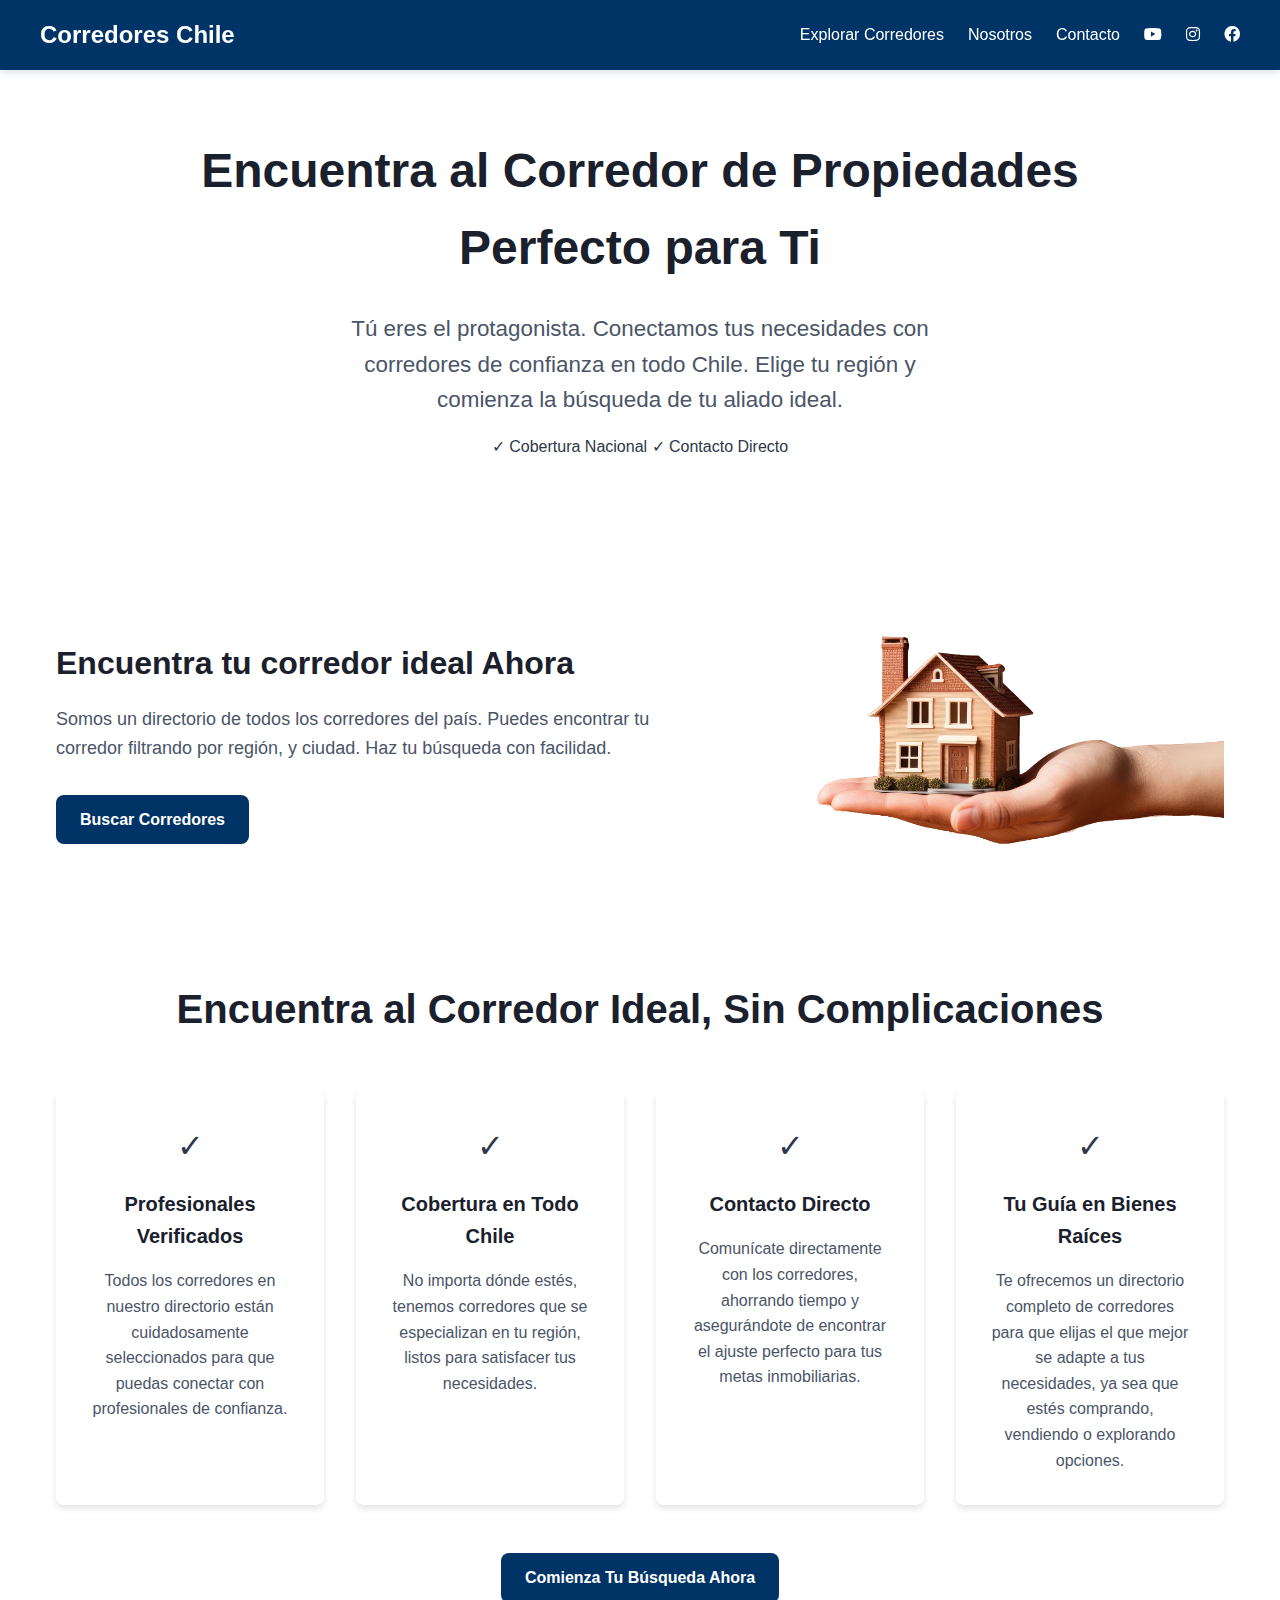
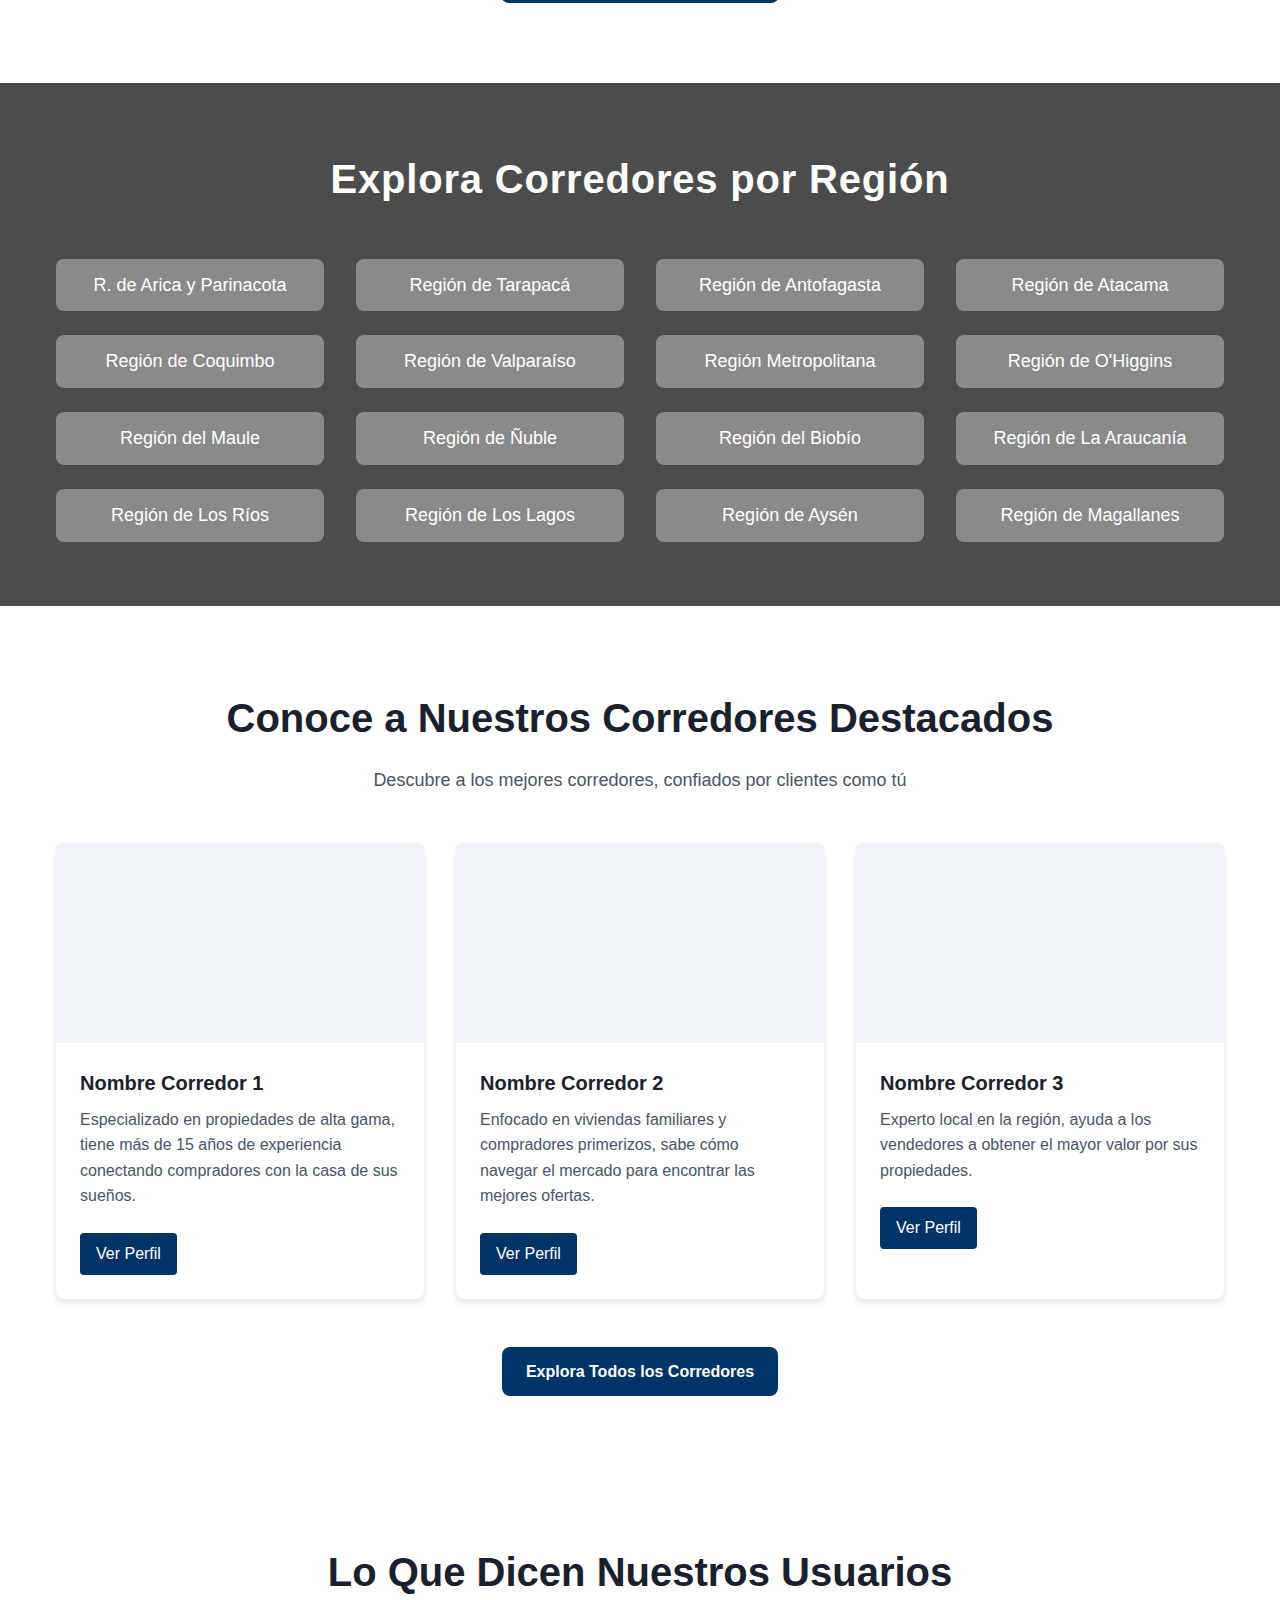
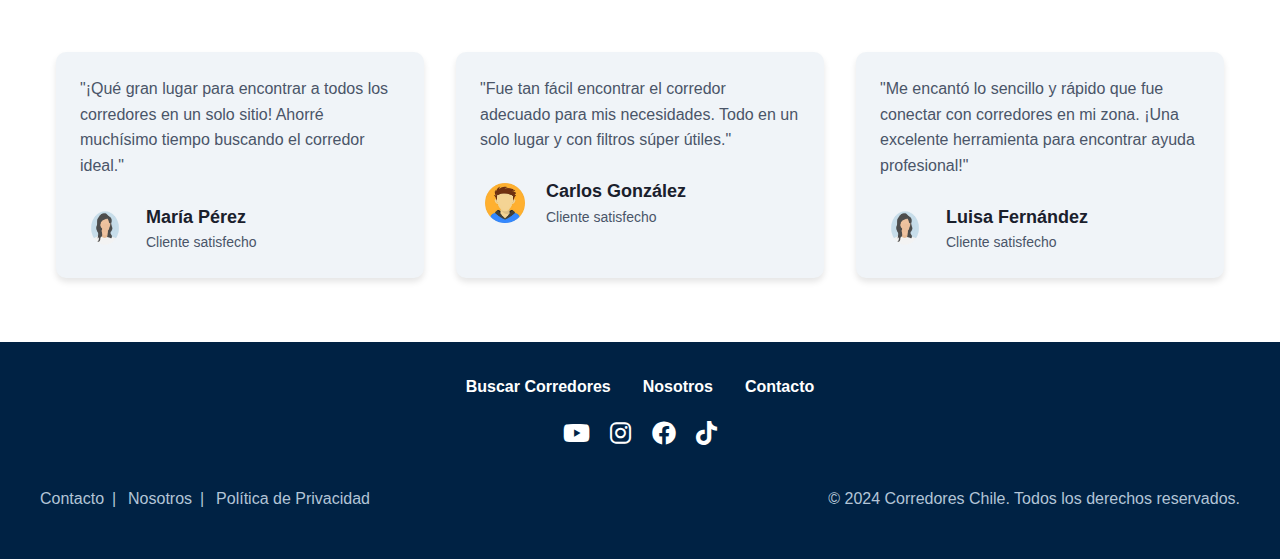
==== index.html @ 779dce9c "Add files via upload" ====
<!DOCTYPE html>
<html lang="es">
<head>
    <meta charset="UTF-8">
    <meta name="viewport" content="width=device-width, initial-scale=1.0">
    <meta name="description" content="Encuentra corredores de propiedades confiables en Chile para bienes raíces. Conectamos compradores y vendedores con corredores verificados en todas las regiones del país.">
    <meta name="keywords" content="corredores de propiedades, bienes raíces, compra de propiedades en Chile, corredores en Chile, bienes raíces en Chile">
    <meta name="author" content="Corredores Chile">
    <title>Directorio de Corredores de Propiedades en Chile | Bienes Raíces Chile</title>
    <!-- Include Font Awesome for social media icons -->
    <link rel="stylesheet" href="https://cdnjs.cloudflare.com/ajax/libs/font-awesome/6.0.0-beta3/css/all.min.css">
    <link rel="stylesheet" href="mystyles.css">
</head>
<body>
    <!-- Header with Navigation -->
    <header>
        <div class="header-content">
            <div class="logo">Corredores Chile</div>
            <nav>
                <ul class="nav-list">
                    <li><a href="#explorar-corredores">Explorar Corredores</a></li>
                    <li><a href="#nosotros">Nosotros</a></li>
                    <li><a href="#contacto">Contacto</a></li>
                    <li><a href="https://youtube.com" target="_blank"><i class="fab fa-youtube"></i></a></li>
                    <li><a href="https://instagram.com" target="_blank"><i class="fab fa-instagram"></i></a></li>
                    <li><a href="https://facebook.com" target="_blank"><i class="fab fa-facebook"></i></a></li>
                </ul>
            </nav>
        </div>
    </header>

        <!-- Hero Section -->
    <section class="hero" style="background-image: url('/images/herobg.jpg'); background-size: cover; background-position: center; background-blend-mode: overlay; background-color: rgba(255, 255, 255, 0.7);">
        <div class="hero-content">
            <h1>Encuentra al Corredor de Propiedades <br>Perfecto para Ti</h1>
            <p class="subtitle">Tú eres el protagonista. Conectamos tus necesidades con corredores de confianza en todo Chile. Elige tu región y comienza la búsqueda de tu aliado ideal.</p>
            <div class="highlights">
                <p>✓ Cobertura Nacional  ✓ Contacto Directo</p>
            </div>
        </div>
    </section>

    <!-- Banner Section -->
    <section class="banner">
        <div class="banner-content container">
            <div class="banner-text">
                <h2>Encuentra tu corredor ideal Ahora</h2>
                <p>Somos un directorio de todos los corredores del país. Puedes encontrar tu corredor filtrando por región, y ciudad. Haz tu búsqueda con facilidad.</p>
                <a href="#explorar-regiones" class="cta-button">Buscar Corredores</a>
            </div>
            <div class="banner-image">
                <img src="/images/housebannerafterhero2.png" alt="Casa">
            </div>
        </div>
    </section>

        <!-- Key Points Section -->
    <section class="key-points">
        <div class="container">
            <h2>Encuentra al Corredor Ideal, Sin Complicaciones</h2>
            <div class="key-points-grid">
                <div class="key-point">
                    <div class="key-point-icon">✓</div>
                    <h3>Profesionales Verificados</h3>
                    <p>Todos los corredores en nuestro directorio están cuidadosamente seleccionados para que puedas conectar con profesionales de confianza.</p>
                </div>
                <div class="key-point">
                    <div class="key-point-icon">✓</div>
                    <h3>Cobertura en Todo Chile</h3>
                    <p>No importa dónde estés, tenemos corredores que se especializan en tu región, listos para satisfacer tus necesidades.</p>
                </div>
                <div class="key-point">
                    <div class="key-point-icon">✓</div>
                    <h3>Contacto Directo</h3>
                    <p>Comunícate directamente con los corredores, ahorrando tiempo y asegurándote de encontrar el ajuste perfecto para tus metas inmobiliarias.</p>
                </div>
                <div class="key-point">
                    <div class="key-point-icon">✓</div>
                    <h3>Tu Guía en Bienes Raíces</h3>
                    <p>Te ofrecemos un directorio completo de corredores para que elijas el que mejor se adapte a tus necesidades, ya sea que estés comprando, vendiendo o explorando opciones.</p>
                </div>
            </div>
            <div class="btngrl">      
                <a href="#" class="cta-button">Comienza Tu Búsqueda Ahora</a>
            </div>
        </div>
    </section>

<!-- Regions Section -->
<section class="regions">
    <div class="container">
        <h2>Explora Corredores por Región</h2>
        <ul class="region-list">
            <li><a href="#">R. de Arica y Parinacota</a></li>
            <li><a href="#">Región de Tarapacá</a></li>
            <li><a href="#">Región de Antofagasta</a></li>
            <li><a href="#">Región de Atacama</a></li>
            <li><a href="#">Región de Coquimbo</a></li>
            <li><a href="#">Región de Valparaíso</a></li>
            <li><a href="#">Región Metropolitana</a></li>
            <li><a href="#">Región de O'Higgins</a></li>
            <li><a href="#">Región del Maule</a></li>
            <li><a href="#">Región de Ñuble</a></li>
            <li><a href="#">Región del Biobío</a></li>
            <li><a href="#">Región de La Araucanía</a></li>
            <li><a href="#">Región de Los Ríos</a></li>
            <li><a href="#">Región de Los Lagos</a></li>
            <li><a href="#">Región de Aysén</a></li>
            <li><a href="#">Región de Magallanes</a></li>
        </ul>
    </div>
</section>

<!-- Featured Agents Section -->
<section class="featured-agents">
    <div class="container">
        <h2>Conoce a Nuestros Corredores Destacados</h2>
        <p class="section-subtitle">Descubre a los mejores corredores, confiados por clientes como tú</p>
        
        <div class="agents-grid">
            <div class="agent-card">
                <div class="agent-image"></div>
                <h3>Nombre Corredor 1</h3>
                <p>Especializado en propiedades de alta gama, tiene más de 15 años de experiencia conectando compradores con la casa de sus sueños.</p>
                <a href="#" class="agent-cta">Ver Perfil</a>
            </div>
            
            <div class="agent-card">
                <div class="agent-image"></div>
                <h3>Nombre Corredor 2</h3>
                <p>Enfocado en viviendas familiares y compradores primerizos, sabe cómo navegar el mercado para encontrar las mejores ofertas.</p>
                <a href="#" class="agent-cta">Ver Perfil</a>
            </div>
            
            <div class="agent-card">
                <div class="agent-image"></div>
                <h3>Nombre Corredor 3</h3>
                <p>Experto local en la región, ayuda a los vendedores a obtener el mayor valor por sus propiedades.</p>
                <a href="#" class="agent-cta">Ver Perfil</a>
            </div>
        </div>
        <div class="btngrl">      
            <a href="#" class="cta-button">Explora Todos los Corredores</a>
        </div>
    </div>
</section>

<!-- Social Proof Section -->
<section class="social-proof">
    <div class="container">
        <h2>Lo Que Dicen Nuestros Usuarios</h2>
        <div class="reviews-grid">
            <div class="review-card">
                <p class="review-text">"¡Qué gran lugar para encontrar a todos los corredores en un solo sitio! Ahorré muchísimo tiempo buscando el corredor ideal."</p>
                <div class="review-author">
                    <img src="/images/imgwoman.png" alt="User 1">
                    <div class="author-info">
                        <h4>María Pérez</h4>
                        <p>Cliente satisfecho</p>
                    </div>
                </div>
            </div>

            <div class="review-card">
                <p class="review-text">"Fue tan fácil encontrar el corredor adecuado para mis necesidades. Todo en un solo lugar y con filtros súper útiles."</p>
                <div class="review-author">
                    <img src="/images/imgman.png" alt="User 2">
                    <div class="author-info">
                        <h4>Carlos González</h4>
                        <p>Cliente satisfecho</p>
                    </div>
                </div>
            </div>

            <div class="review-card">
                <p class="review-text">"Me encantó lo sencillo y rápido que fue conectar con corredores en mi zona. ¡Una excelente herramienta para encontrar ayuda profesional!"</p>
                <div class="review-author">
                    <img src="/images/imgwoman.png" alt="User 3">
                    <div class="author-info">
                        <h4>Luisa Fernández</h4>
                        <p>Cliente satisfecho</p>
                    </div>
                </div>
            </div>
        </div>
    </div>
</section>



    <!-- Footer -->
    <footer>
        <div class="footer-nav">
            <ul>
                <li><a href="#explorar-regiones">Buscar Corredores</a></li>
                <li><a href="#nosotros">Nosotros</a></li>
                <li><a href="#contacto">Contacto</a></li>
            </ul>

            <!-- Social Media Icons -->
            <div class="footer-socials">
                <a href="https://youtube.com" target="_blank"><i class="fab fa-youtube"></i></a>
                <a href="https://instagram.com" target="_blank"><i class="fab fa-instagram"></i></a>
                <a href="https://facebook.com" target="_blank"><i class="fab fa-facebook"></i></a>
                <a href="https://tiktok.com" target="_blank"><i class="fab fa-tiktok"></i></a>
            </div>
        </div>

        <!-- Copyright and Legal Links -->
        <div class="footer-legal">
            <ul>
                <li><a href="#contacto">Contacto</a></li>
                <li><a href="#nosotros">Nosotros</a></li>
                <li><a href="/politica-privacidad/">Política de Privacidad</a></li>
            </ul>
            <p>&copy; 2024 Corredores Chile. Todos los derechos reservados.</p>
        </div>
       
    </footer>

    <script src="customscript.js"></script>
</body>
</html>
---- mystyles.css ----
/* #### CSS VARIABLES (ROOT) #### */
:root {
    /* Brand Colors */
    --color-primary: #003366;         /* Deep navy blue - main brand color */
    --color-primary-dark: #002244;    /* Darker blue for hover states */
    --color-primary-light: #004c99;   /* Lighter blue for accents */
    --color-secondary: #f0f4f8;       /* Light blue-grey for sections */
    
    /* Text Colors */
    --color-text: #2d3748;           /* Darker gray for main text */
    --color-text-light: #4a5568;     /* Medium gray for secondary text */
    --color-text-white: #ffffff;     /* White text */
    --color-heading: #1a202c;        /* Nearly black for headings */
    
    /* Background Colors */
    --color-background: #ffffff;
    --color-footer: #002244;         /* Using primary-dark for footer */
    --color-footer-text: #b3c5d7;    /* Lighter blue-grey for footer text */
    
   /* New Footer Legal Background Color */
   --color-footer-legal-background: #1a1a1a; /* Adjust this to your desired background color */
    

    /* Shadows */
    --shadow-header: 0 2px 8px rgba(0, 51, 102, 0.15);  /* Adjusted shadow with brand color */
    --shadow-card: 0 4px 6px rgba(0, 0, 0, 0.1);
}

/* #### RESET AND BASE STYLES #### */
* {
    margin: 0;
    padding: 0;
    box-sizing: border-box;
}

body {
    font-family: 'Inter', -apple-system, BlinkMacSystemFont, sans-serif;
    line-height: 1.6;
    color: var(--color-text);
    background-color: var(--color-background);
}

.btngrl {
    text-align: center;
}


/* #### HEADER STYLES #### */
header {
    background-color: var(--color-primary);
    padding: 1rem;
    box-shadow: var(--shadow-header);
    position: fixed;
    width: 100%;
    z-index: 100;
    top: 0;
}

.header-content {
    max-width: 1200px;
    margin: 0 auto;
    display: flex;
    justify-content: space-between;
    align-items: center;
}

.logo {
    font-size: 1.5rem;
    font-weight: 700;
    color: var(--color-text-white);
}

nav ul.nav-list {
    list-style: none;
    display: flex;
    gap: 1.5rem;
}

nav ul.nav-list li a {
    text-decoration: none;
    color: var(--color-text-white);
    font-weight: 500;
    transition: opacity 0.2s ease;
}

nav ul.nav-list li a:hover {
    opacity: 0.8;
}

.nav-toggle {
    display: none;
    font-size: 2rem;
    color: var(--color-text-white);
    cursor: pointer;
}

/* Media queries for header */
@media (max-width: 768px) {
    .nav-toggle {
        display: block;
    }

    nav ul.nav-list {
        flex-direction: column;
        gap: 1rem;
        background-color: var(--color-primary-dark);
        position: absolute;
        top: 60px;
        left: 0;
        width: 100%;
        text-align: center;
        padding: 1rem;
        display: none;
    }

    nav ul.nav-list {
        background-color: var(--color-primary);
        box-shadow: 0 4px 6px rgba(0, 51, 102, 0.1);
    }
}

/* #### NAVIGATION STYLES #### */
nav ul.nav-list {
    list-style: none;
    display: flex;
    gap: 1.5rem;
}

nav ul.nav-list li a {
    text-decoration: none;
    color: var(--color-text-white);
    font-weight: 500;
    transition: opacity 0.2s ease;
}

nav ul.nav-list li a:hover {
    opacity: 0.8;
}

.nav-toggle {
    display: none;
    font-size: 2rem;
    color: var(--color-text-white);
    cursor: pointer;
}

/* #### HERO SECTION STYLES #### */
.hero {
    padding: 5.5rem 1rem;
    background-color: var(--color-background);
    min-height: 65vh;
    display: flex;
    align-items: center;
    text-align: center;
    background-image: url('/images/herobg.jpg');
    background-size: cover;
    background-position: center;
    background-blend-mode: overlay;
    background-color: rgba(255, 255, 255, 0.2);
}

.hero-content {
    max-width: 1200px;
    margin: 0 auto;
}

h1 {
    font-size: 3rem;
    font-weight: 800;
    color: var(--color-heading);
    margin-bottom: 1.5rem;
    margin-top: 1rem;
}

.subtitle {
    font-size: 1.4rem;
    color: var(--color-text-light);
    margin-bottom: 1rem;
    max-width: 600px;
    margin-left: auto;
    margin-right: auto;
}

.highlights p {
    margin-bottom: 0.5rem;
}

/* Media queries for hero section */
@media (max-width: 768px) {
    h1 {
        font-size: 2.5rem;
    }

    .highlights p {
        font-size: 1rem;
    }
}

/* #### BANNER SECTION STYLES #### */
.banner {
    padding: 2rem 0;
    background-color: var(--color-background-light);
}

.banner-content {
    display: flex;
    justify-content: space-between;
    align-items: center;
    gap: 2rem;
}

.banner-text {
    max-width: 600px;
}

.banner-text h2 {
    font-size: 2rem;
    color: var(--color-heading);
    margin-bottom: 1rem;
}

.banner-text p {
    font-size: 1.125rem;
    color: var(--color-text-light);
    margin-bottom: 2rem;
}

.banner-image {
    display: flex;
    justify-content: flex-end;
    flex: 1;
}

.banner-image img {
    max-width: 80%;
    height: auto;
    display: block;
}

/* Media queries for banner section */
@media (max-width: 768px) {
    .banner-content {
        flex-direction: column;
        text-align: center;
    }

    .banner-image {
        justify-content: center;
        margin-top: 1.5rem;
    }

    .banner-image img {
        max-width: 60%;
    }

    .banner-text {
        max-width: 100%;
    }
}

/* #### CTA BUTTON STYLES #### */
.cta-button {
    background-color: var(--color-primary);
    color: var(--color-text-white);
    padding: 0.75rem 1.5rem;
    border-radius: 8px;
    font-weight: 600;
    font-size: 1rem;
    border: none;
    cursor: pointer;
    transition: background-color 0.2s ease;
    text-decoration: none;
    display: inline-block;
}

.cta-button:hover {
    background-color: var(--color-primary-dark);
    transform: translateY(-1px);
    box-shadow: 0 4px 6px rgba(0, 51, 102, 0.1);
}

/* Media queries for CTA button */
@media (max-width: 768px) {
    .cta-button {
        width: 100%;
        margin-top: 1rem;
    }
}

/* #### CONTAINER STYLES #### */
.container {
    max-width: 1200px;
    margin: 0 auto;
    padding: 0 1rem;
}

/* #### KEY POINTS SECTION STYLES #### */
/* Section Container */
.key-points {
    padding: 5rem 0;
    background-color: var(--color-background-light);
}

/* Section Header */
.key-points h2 {
    text-align: center;
    margin-bottom: 3rem;
    font-size: 2.5rem;
    color: var(--color-heading);
}

/* Grid Layout */
.key-points-grid {
    display: grid;
    grid-template-columns: repeat(auto-fit, minmax(250px, 1fr));
    gap: 2rem;
    margin-bottom: 3rem;
}

/* Key Point Cards */
.key-point {
    text-align: center;
    padding: 2rem;
    background-color: var(--color-background);
    border-radius: 8px;
    box-shadow: var(--shadow-card);
    transition: transform 0.3s ease;
}

.key-point:hover {
    transform: translateY(-5px);
}

.key-point-icon {
    font-size: 2rem;
    color: var(--color-accent);
    margin-bottom: 1rem;
}

.key-point h3 {
    font-size: 1.25rem;
    color: var(--color-heading);
    margin-bottom: 1rem;
}

.key-point p {
    color: var(--color-text-light);
    font-size: 1rem;
}

/* Media queries for key points section */
@media (max-width: 768px) {
    .key-points h2 {
        font-size: 2rem;
    }

    .key-points-grid {
        grid-template-columns: 1fr;
    }

    .key-point {
        margin: 0 1rem;
    }
}

/* #### REGIONS SECTION STYLES #### */
.regions {
    padding: 4rem 0;
    background-image: url('/images/keypoints.jpg');
    background-size: cover;
    background-attachment: fixed; /* This makes the image scroll with the page */
    background-position: center;
    position: relative; /* Required for overlay */
    color: var(--color-text-white); /* Ensure text is white for contrast */
}

/* Darker Overlay for Better Text Readability */
.regions::before {
    content: "";
    position: absolute;
    top: 0;
    left: 0;
    width: 100%;
    height: 100%;
    background-color: rgba(0, 0, 0, 0.7); /* Increased darkness to improve readability */
    z-index: 1; /* Place the overlay below the content */
}

/* Ensure content is above the overlay */
.regions .container {
    position: relative;
    z-index: 2;
}

/* Header Styling */
.regions h2 {
    text-align: center;
    font-size: 2.5rem;
    color: var(--color-text-white); /* White text for contrast */
    margin-bottom: 3rem;
    letter-spacing: 0.05rem;
}

/* Create a three-column grid for the region list */
.region-list {
    display: grid;
    grid-template-columns: repeat(4, 1fr); /* Three columns */
    gap: 1.5rem 2rem; /* Row and column gaps */
    list-style: none;
    padding: 0;
    max-width: 1200px;
    margin: 0 auto;
}

/* Style each region item */
.region-list li {
    font-size: 1.125rem;
    font-weight: 500;
    text-align: center;
}

/* Style for region links */
.region-list li a {
    text-decoration: none;
    color: var(--color-text-white); /* White text for better visibility */
    padding: 0.75rem 1.5rem;
    border-radius: 8px;
    background-color: rgba(255, 255, 255, 0.35); /* Light transparent background for links */
    transition: background-color 0.3s ease, color 0.3s ease, transform 0.2s ease;
    display: block;
}

/* Hover effect */
.region-list li a:hover {
    background-color: rgba(255, 255, 255, 0.7); /* Slightly more visible on hover */
    color: var(--color-primary-dark); /* Dark text color on hover */
    transform: translateY(-3px); /* Lift the link slightly on hover */
}

/* Media queries for regions section */
@media (max-width: 768px) {
    .region-list {
        grid-template-columns: repeat(2, 1fr);
    }
}

@media (max-width: 480px) {
    .region-list {
        grid-template-columns: 1fr;
    }
}


/* #### FEATURED AGENTS SECTION STYLES #### */
/* Section Container */
.featured-agents {
    padding: 5rem 0;
    background-color: var(--color-background);
}

/* Section Header */
.featured-agents h2 {
    text-align: center;
    margin-bottom: 1rem;
    font-size: 2.5rem;
    color: var(--color-heading);
}

.section-subtitle {
    text-align: center;
    color: var(--color-text-light);
    margin-bottom: 3rem;
    font-size: 1.125rem;
}

/* Agents Grid */
.agents-grid {
    display: grid;
    grid-template-columns: repeat(auto-fit, minmax(300px, 1fr));
    gap: 2rem;
    margin-bottom: 3rem;
}

/* Agent Cards */
.agent-card {
    background-color: var(--color-background);
    border-radius: 8px;
    box-shadow: var(--shadow-card);
    overflow: hidden;
    transition: transform 0.3s ease;
}

.agent-card:hover {
    transform: translateY(-5px);
}

.agent-image {
    height: 200px;
    background-color: var(--color-secondary);
}

.agent-card h3 {
    padding: 1.5rem 1.5rem 0.5rem;
    font-size: 1.25rem;
    color: var(--color-heading);
}

.agent-card p {
    padding: 0 1.5rem 1.5rem;
    color: var(--color-text-light);
}

/* Agent CTA Button */
.agent-cta {
    display: inline-block;
    padding: 0.5rem 1rem;
    margin: 0 1.5rem 1.5rem;
    background-color: var(--color-primary);
    color: var(--color-text-white);
    text-decoration: none;
    border-radius: 4px;
    transition: background-color 0.2s ease;
}

.agent-cta:hover {
    background-color: var(--color-primary-dark);
}

/* Media queries for featured agents section */
@media (max-width: 768px) {
    .featured-agents h2 {
        font-size: 2rem;
    }

    .agents-grid {
        grid-template-columns: 1fr;
    }

    .agent-card {
        margin: 0 1rem;
    }
}

/* #### SOCIAL PROOF SECTION STYLES #### */
.social-proof {
    padding: 4rem 0;
    background-color: var(--color-background);
}

.social-proof h2 {
    text-align: center;
    font-size: 2.5rem;
    color: var(--color-heading);
    margin-bottom: 3rem;
}

.reviews-grid {
    display: grid;
    grid-template-columns: repeat(3, 1fr);
    gap: 2rem;
    max-width: 1200px;
    margin: 0 auto;
}

.review-card {
    background-color: var(--color-secondary);
    padding: 1.5rem;
    border-radius: 10px;
    box-shadow: var(--shadow-card);
    transition: transform 0.3s ease;
}

.review-card:hover {
    transform: translateY(-5px);
}

.review-text {
    font-size: 1rem;
    color: var(--color-text-light);
    margin-bottom: 1.5rem;
}

.review-author {
    display: flex;
    align-items: center;
}

.review-author img {
    border-radius: 50%;
    width: 50px;
    height: 50px;
    margin-right: 1rem;
}

.author-info h4 {
    font-size: 1.125rem;
    color: var(--color-heading);
    margin: 0;
}

.author-info p {
    font-size: 0.875rem;
    color: var(--color-text-light);
    margin: 0;
}

/* Statistics Section */
.stats {
    text-align: center;
    margin-top: 3rem;
}

.stats h3 {
    font-size: 1.75rem;
    color: var(--color-heading);
}

/* Responsive Adjustments */
@media (max-width: 768px) {
    .reviews-grid {
        grid-template-columns: repeat(2, 1fr); /* Adjust to 2 columns */
    }
}

@media (max-width: 480px) {
    .reviews-grid {
        grid-template-columns: 1fr; /* Adjust to 1 column */
    }
}


/* #### FOOTER STYLES #### */
footer {
    background-color: var(--color-footer);
    padding: 2rem 1rem;
    color: var(--color-text-white);
    text-align: center;
}

.footer-nav ul {
    list-style: none;
    display: flex;
    justify-content: center;
    gap: 2rem;
    margin-bottom: 1rem;
}

.footer-nav ul li a {
    color: var(--color-text-white);
    text-decoration: none;
    font-weight: 600;
    transition: opacity 0.2s ease;
}

.footer-nav ul li a:hover {
    opacity: 0.8;
}

/* #### FOOTER SOCIAL MEDIA STYLES #### */
.footer-socials {
    margin-bottom: 1rem;
}

.footer-socials a {
    margin: 0 0.5rem;
    display: inline-block;
    font-size: 1.5rem;
    color: var(--color-text-white);
    transition: color 0.2s ease;
}

.footer-socials a:hover {
    color: var(--color-primary-light);
    transform: translateY(-2px);
}

/* #### FOOTER LEGAL STYLES #### */
/* Footer legal section with Flexbox */
.footer-legal {
    display: flex;
    justify-content: space-between;
    align-items: center;
    padding: 1rem 0;
    flex-wrap: wrap;
    max-width: 1200px;
    margin: 0 auto;
    width: 100%;
}

.footer-legal ul {
    list-style: none;
    display: flex;
    gap: 1.5rem;
}

.footer-legal ul li {
    position: relative;
}

.footer-legal ul li:not(:last-child)::after {
    content: " | ";
    position: absolute;
    right: -0.75rem; /* Adjust spacing between the link and the separator */
    color: var(--color-footer-text);
}

.footer-legal ul li a {
    color: var(--color-footer-text);
    text-decoration: none;
    transition: color 0.2s ease;
}

.footer-legal ul li a:hover {
    color: var(--color-text-white);
}

.footer-legal p {
    color: var(--color-footer-text);
    margin: 0;
}

/* Mobile version adjustments */
@media (max-width: 768px) {
    .footer-legal {
        justify-content: center; /* Center the content */
        text-align: center;      /* Center the text */
    }

    .footer-legal ul {
        flex-direction: row;
        flex-wrap: wrap;
        justify-content: center; /* Center the links */
        gap: 0.5rem;             /* Reduce gap between links */
    }

    .footer-legal ul li:not(:last-child)::after {
        right: -0.35rem; /* Adjust spacing for the separator on mobile */
    }

    .footer-legal p {
        margin-top: 1rem; /* Add some margin above the copyright text */
    }
}


/* #### RESPONSIVE STYLES #### */
@media (max-width: 768px) {
    /* Header & Navigation */
    .nav-toggle {
        display: block;
    }

    nav ul.nav-list {
        flex-direction: column;
        gap: 1rem;
        background-color: var(--color-primary-dark);
        position: absolute;
        top: 60px;
        left: 0;
        width: 100%;
        text-align: center;
        padding: 1rem;
        display: none;
    }

    nav ul.nav-list {
        background-color: var(--color-primary);
        box-shadow: 0 4px 6px rgba(0, 51, 102, 0.1);
    }

   /* CTA Button */
    .cta-button {
        width: 100%;
        margin-top: 1rem;
    }

    /* Section Headers */
    .key-points h2,
    .featured-agents h2 {
        font-size: 2rem;
    }

    /* Grid Layouts */
    .key-points-grid,
    .agents-grid {
        grid-template-columns: 1fr;
    }

    /* Cards */
    .key-point,
    .agent-card {
        margin: 0 1rem;
    }
}
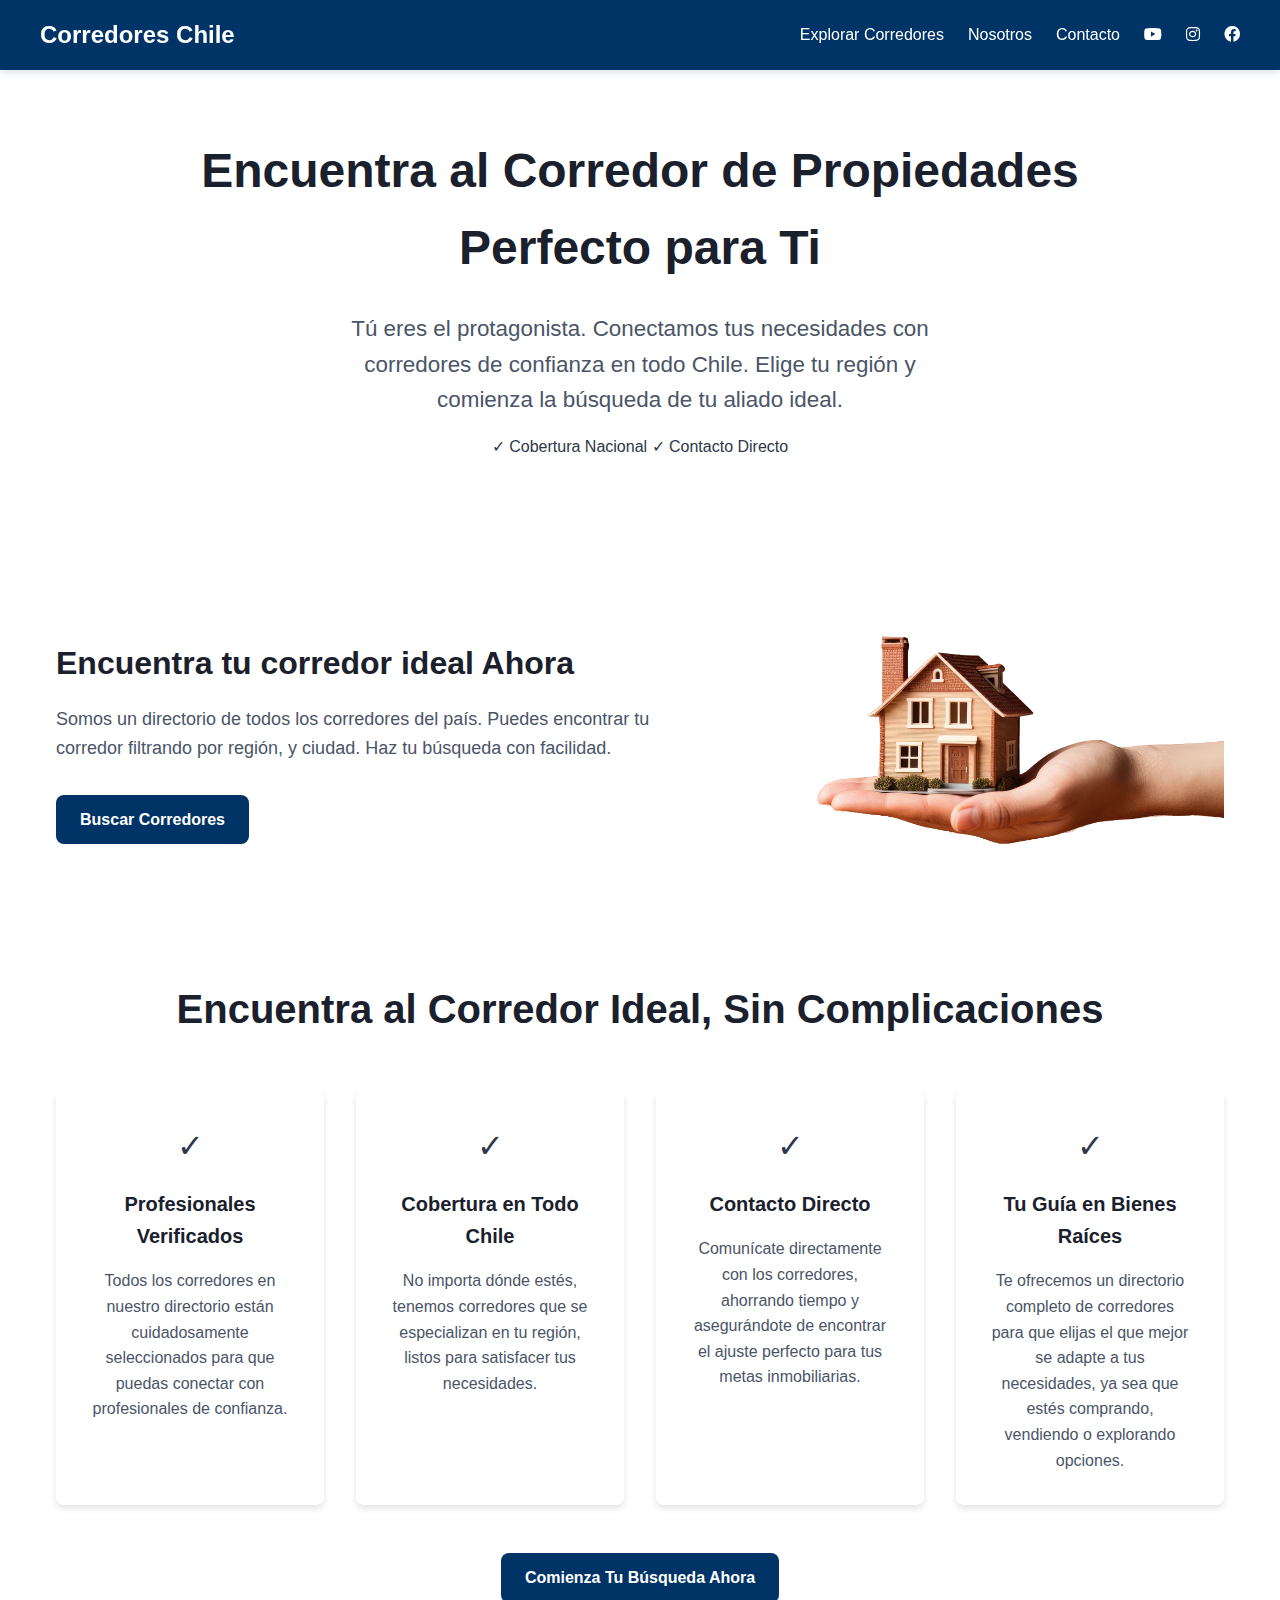
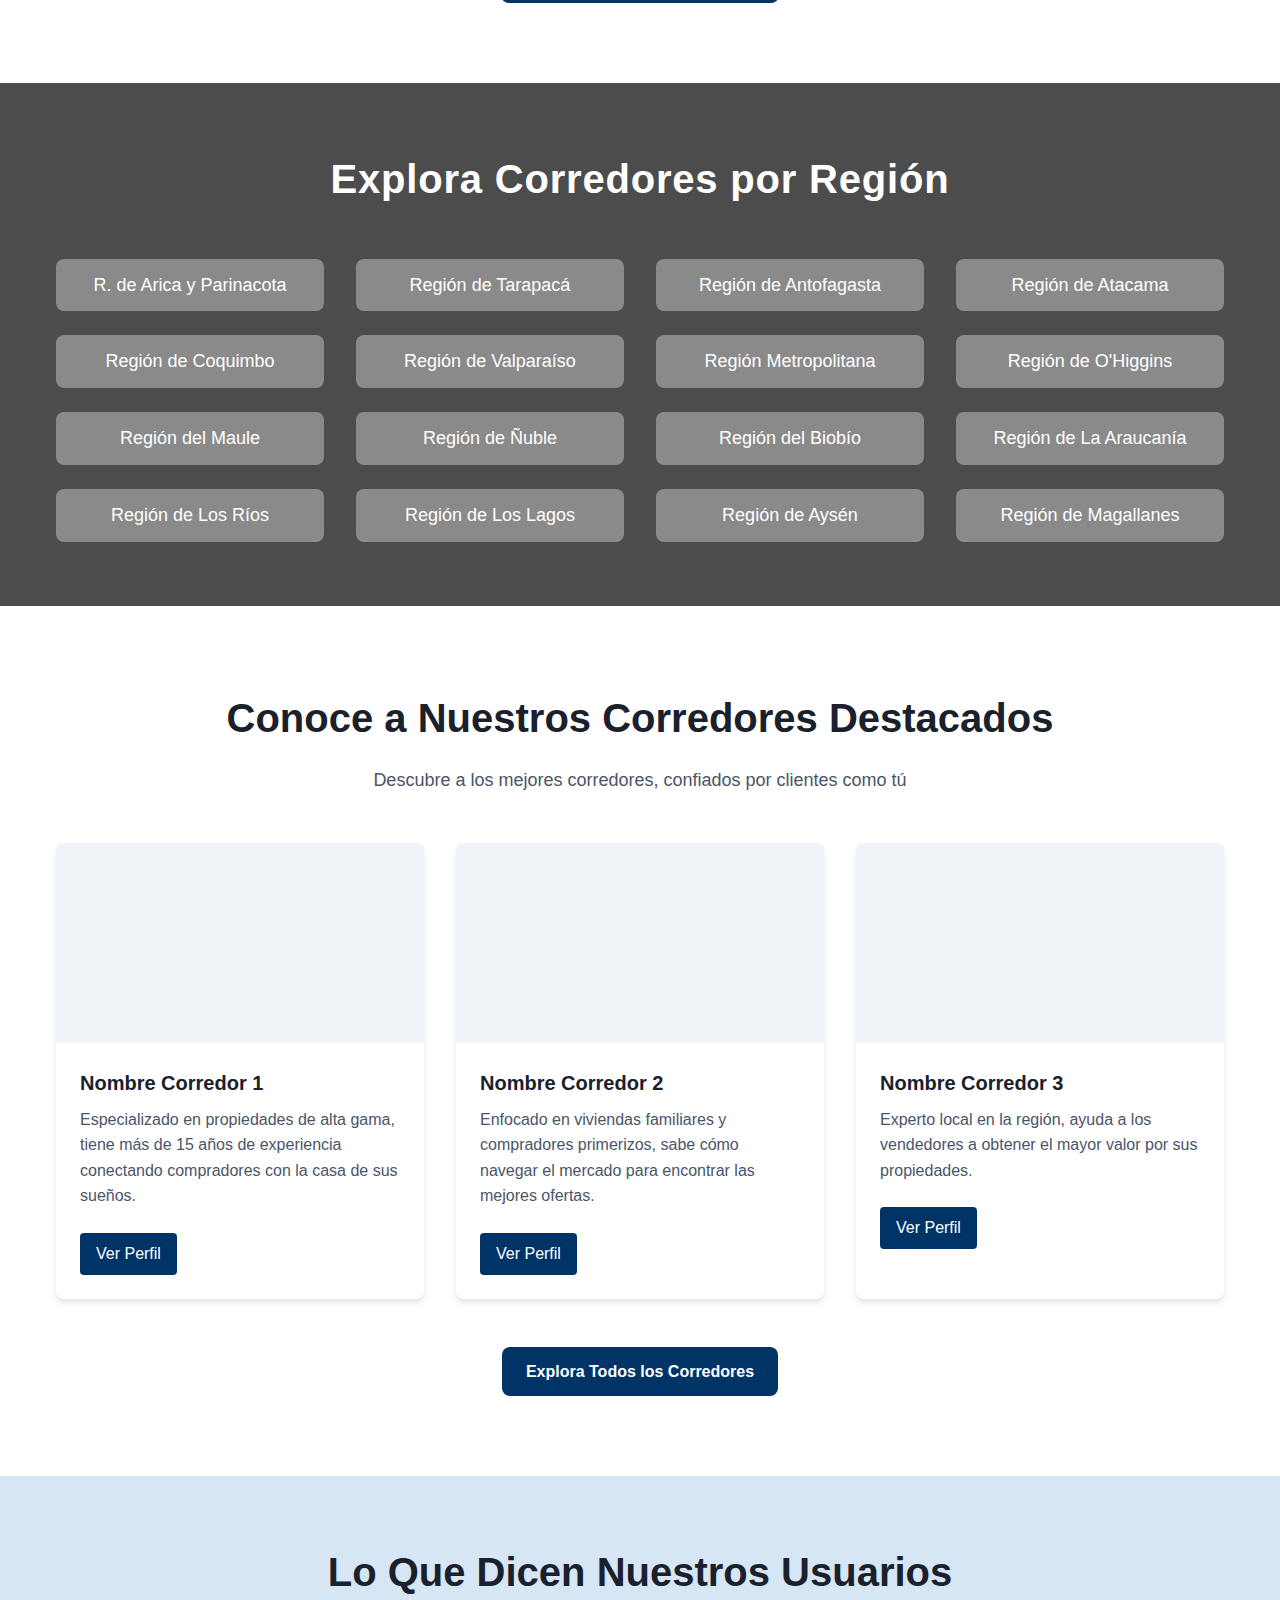
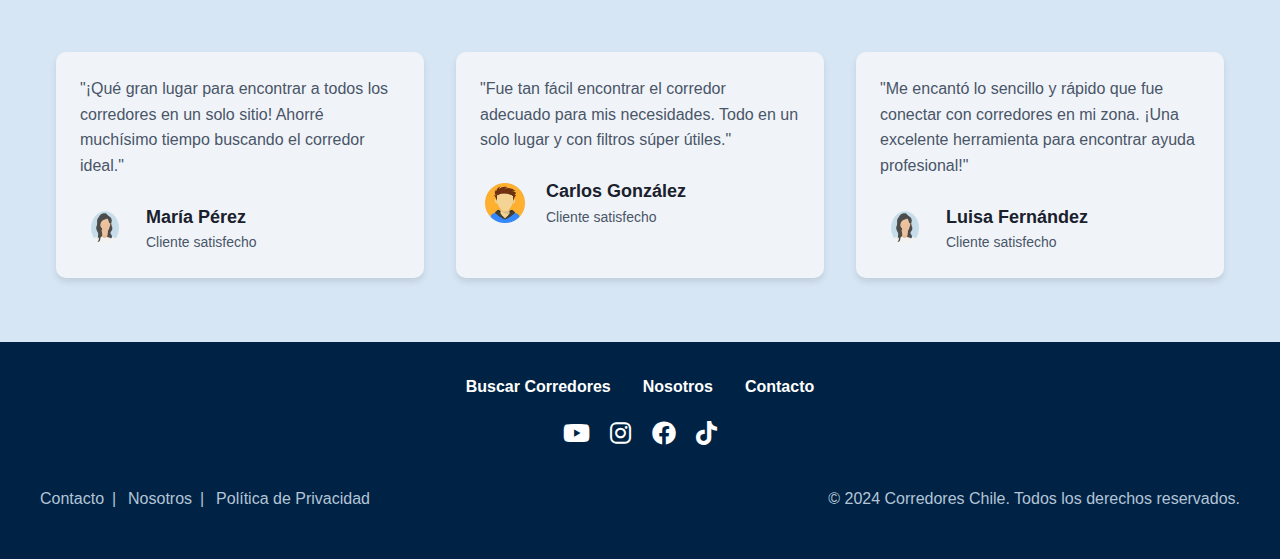
==== commit a7c9af88: "Add files via upload" ====
--- a/index.html
+++ b/index.html
@@ -30,7 +30,7 @@
     </header>
 
         <!-- Hero Section -->
-    <section class="hero" style="background-image: url('/images/herobg.jpg'); background-size: cover; background-position: center; background-blend-mode: overlay; background-color: rgba(255, 255, 255, 0.7);">
+    <section class="hero" style="background-image: url('images/herobg.jpg'); background-size: cover; background-position: center; background-blend-mode: overlay; background-color: rgba(255, 255, 255, 0.7);">
         <div class="hero-content">
             <h1>Encuentra al Corredor de Propiedades <br>Perfecto para Ti</h1>
             <p class="subtitle">Tú eres el protagonista. Conectamos tus necesidades con corredores de confianza en todo Chile. Elige tu región y comienza la búsqueda de tu aliado ideal.</p>
@@ -49,7 +49,7 @@
                 <a href="#explorar-regiones" class="cta-button">Buscar Corredores</a>
             </div>
             <div class="banner-image">
-                <img src="/images/housebannerafterhero2.png" alt="Casa">
+                <img src="images/housebannerafterhero2.png" alt="Casa">
             </div>
         </div>
     </section>
@@ -153,7 +153,7 @@
             <div class="review-card">
                 <p class="review-text">"¡Qué gran lugar para encontrar a todos los corredores en un solo sitio! Ahorré muchísimo tiempo buscando el corredor ideal."</p>
                 <div class="review-author">
-                    <img src="/images/imgwoman.png" alt="User 1">
+                    <img src="images/imgwoman.png" alt="User 1">
                     <div class="author-info">
                         <h4>María Pérez</h4>
                         <p>Cliente satisfecho</p>
@@ -164,7 +164,7 @@
             <div class="review-card">
                 <p class="review-text">"Fue tan fácil encontrar el corredor adecuado para mis necesidades. Todo en un solo lugar y con filtros súper útiles."</p>
                 <div class="review-author">
-                    <img src="/images/imgman.png" alt="User 2">
+                    <img src="images/imgman.png" alt="User 2">
                     <div class="author-info">
                         <h4>Carlos González</h4>
                         <p>Cliente satisfecho</p>
@@ -175,7 +175,7 @@
             <div class="review-card">
                 <p class="review-text">"Me encantó lo sencillo y rápido que fue conectar con corredores en mi zona. ¡Una excelente herramienta para encontrar ayuda profesional!"</p>
                 <div class="review-author">
-                    <img src="/images/imgwoman.png" alt="User 3">
+                    <img src="images/imgwoman.png" alt="User 3">
                     <div class="author-info">
                         <h4>Luisa Fernández</h4>
                         <p>Cliente satisfecho</p>
--- a/mystyles.css
+++ b/mystyles.css
@@ -16,6 +16,7 @@
     --color-background: #ffffff;
     --color-footer: #002244;         /* Using primary-dark for footer */
     --color-footer-text: #b3c5d7;    /* Lighter blue-grey for footer text */
+    --color-background-light: #d7e6f5;    /* alternate background for page sections */
     
    /* New Footer Legal Background Color */
    --color-footer-legal-background: #1a1a1a; /* Adjust this to your desired background color */
@@ -152,7 +153,7 @@
     display: flex;
     align-items: center;
     text-align: center;
-    background-image: url('/images/herobg.jpg');
+    background-image: url('images/herobg.jpg');
     background-size: cover;
     background-position: center;
     background-blend-mode: overlay;
@@ -199,7 +200,7 @@
 /* #### BANNER SECTION STYLES #### */
 .banner {
     padding: 2rem 0;
-    background-color: var(--color-background-light);
+    background-color: var(--color-background);
 }
 
 .banner-content {
@@ -298,7 +299,7 @@
 /* Section Container */
 .key-points {
     padding: 5rem 0;
-    background-color: var(--color-background-light);
+    background-color: var(--color-background);
 }
 
 /* Section Header */
@@ -366,7 +367,7 @@
 /* #### REGIONS SECTION STYLES #### */
 .regions {
     padding: 4rem 0;
-    background-image: url('/images/keypoints.jpg');
+    background-image: url('images/keypoints.jpg');
     background-size: cover;
     background-attachment: fixed; /* This makes the image scroll with the page */
     background-position: center;
@@ -544,7 +545,7 @@
 /* #### SOCIAL PROOF SECTION STYLES #### */
 .social-proof {
     padding: 4rem 0;
-    background-color: var(--color-background);
+    background-color: var(--color-background-light);
 }
 
 .social-proof h2 {
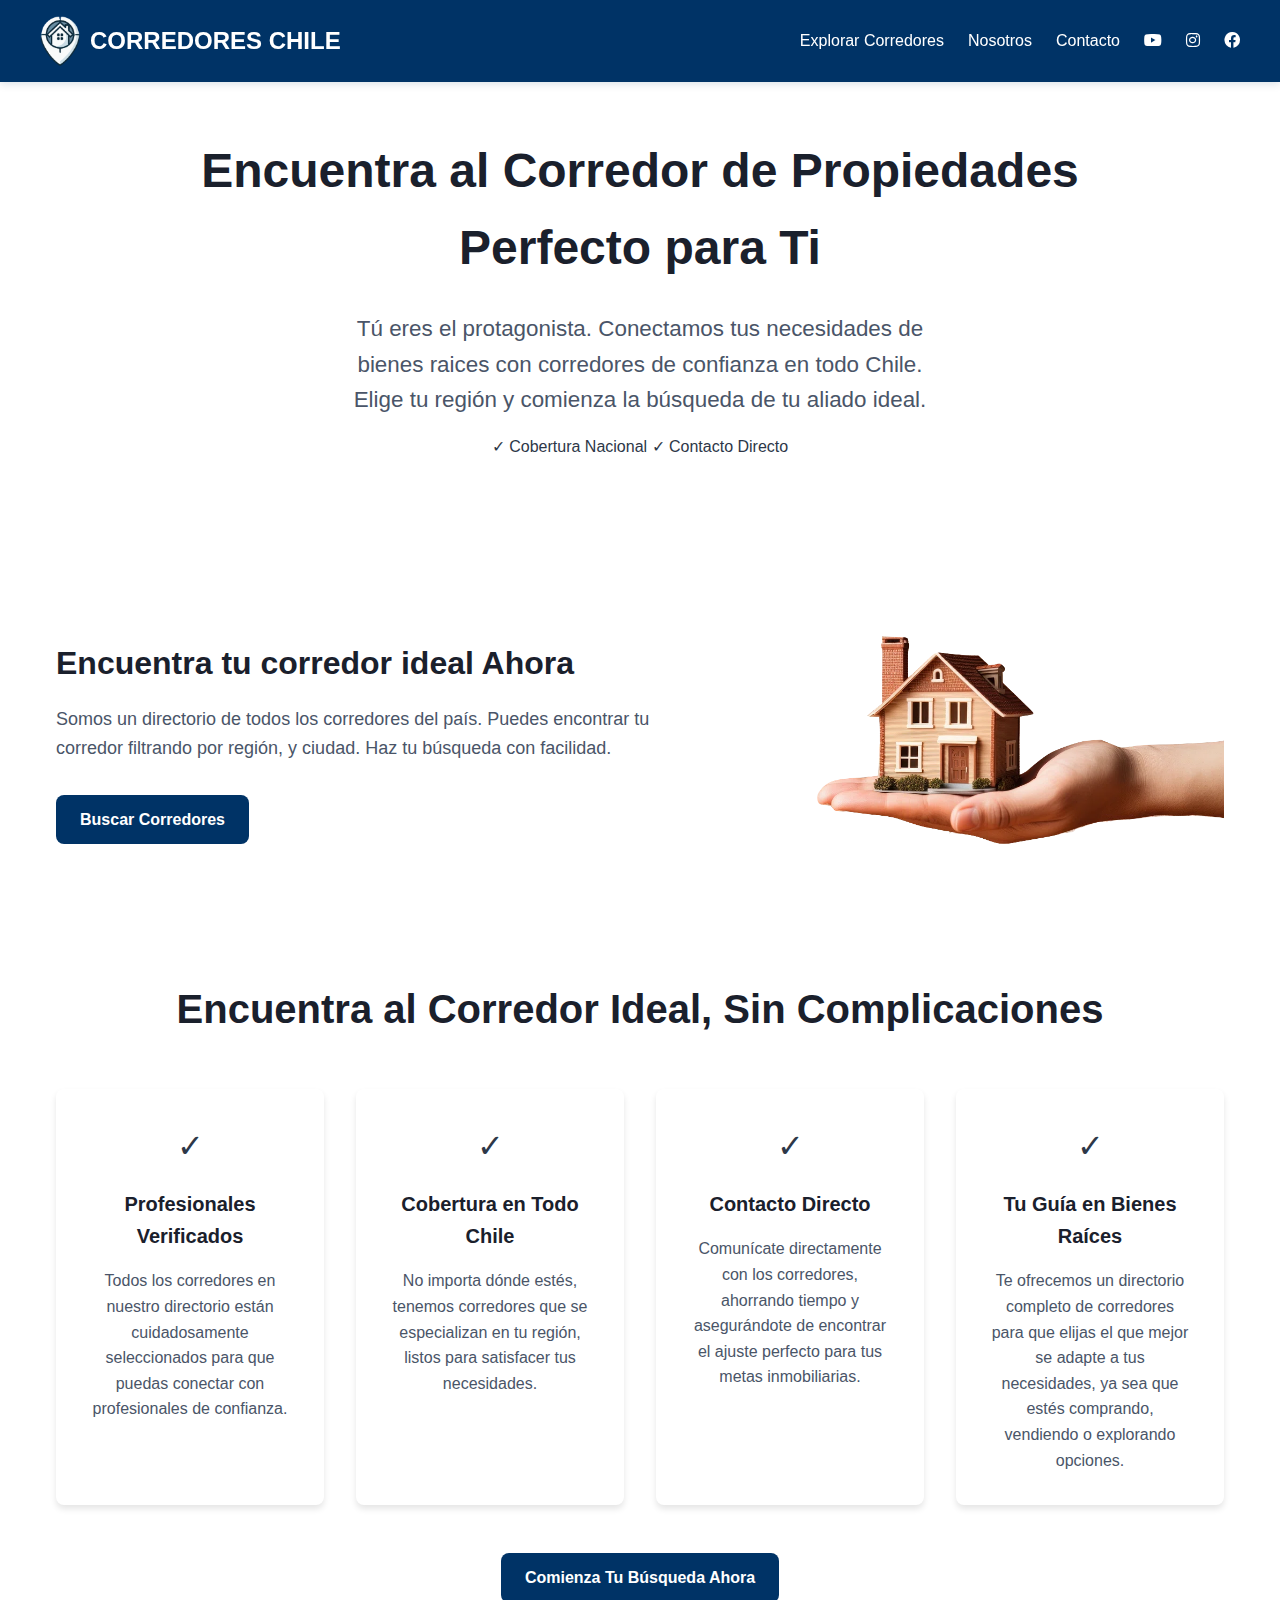
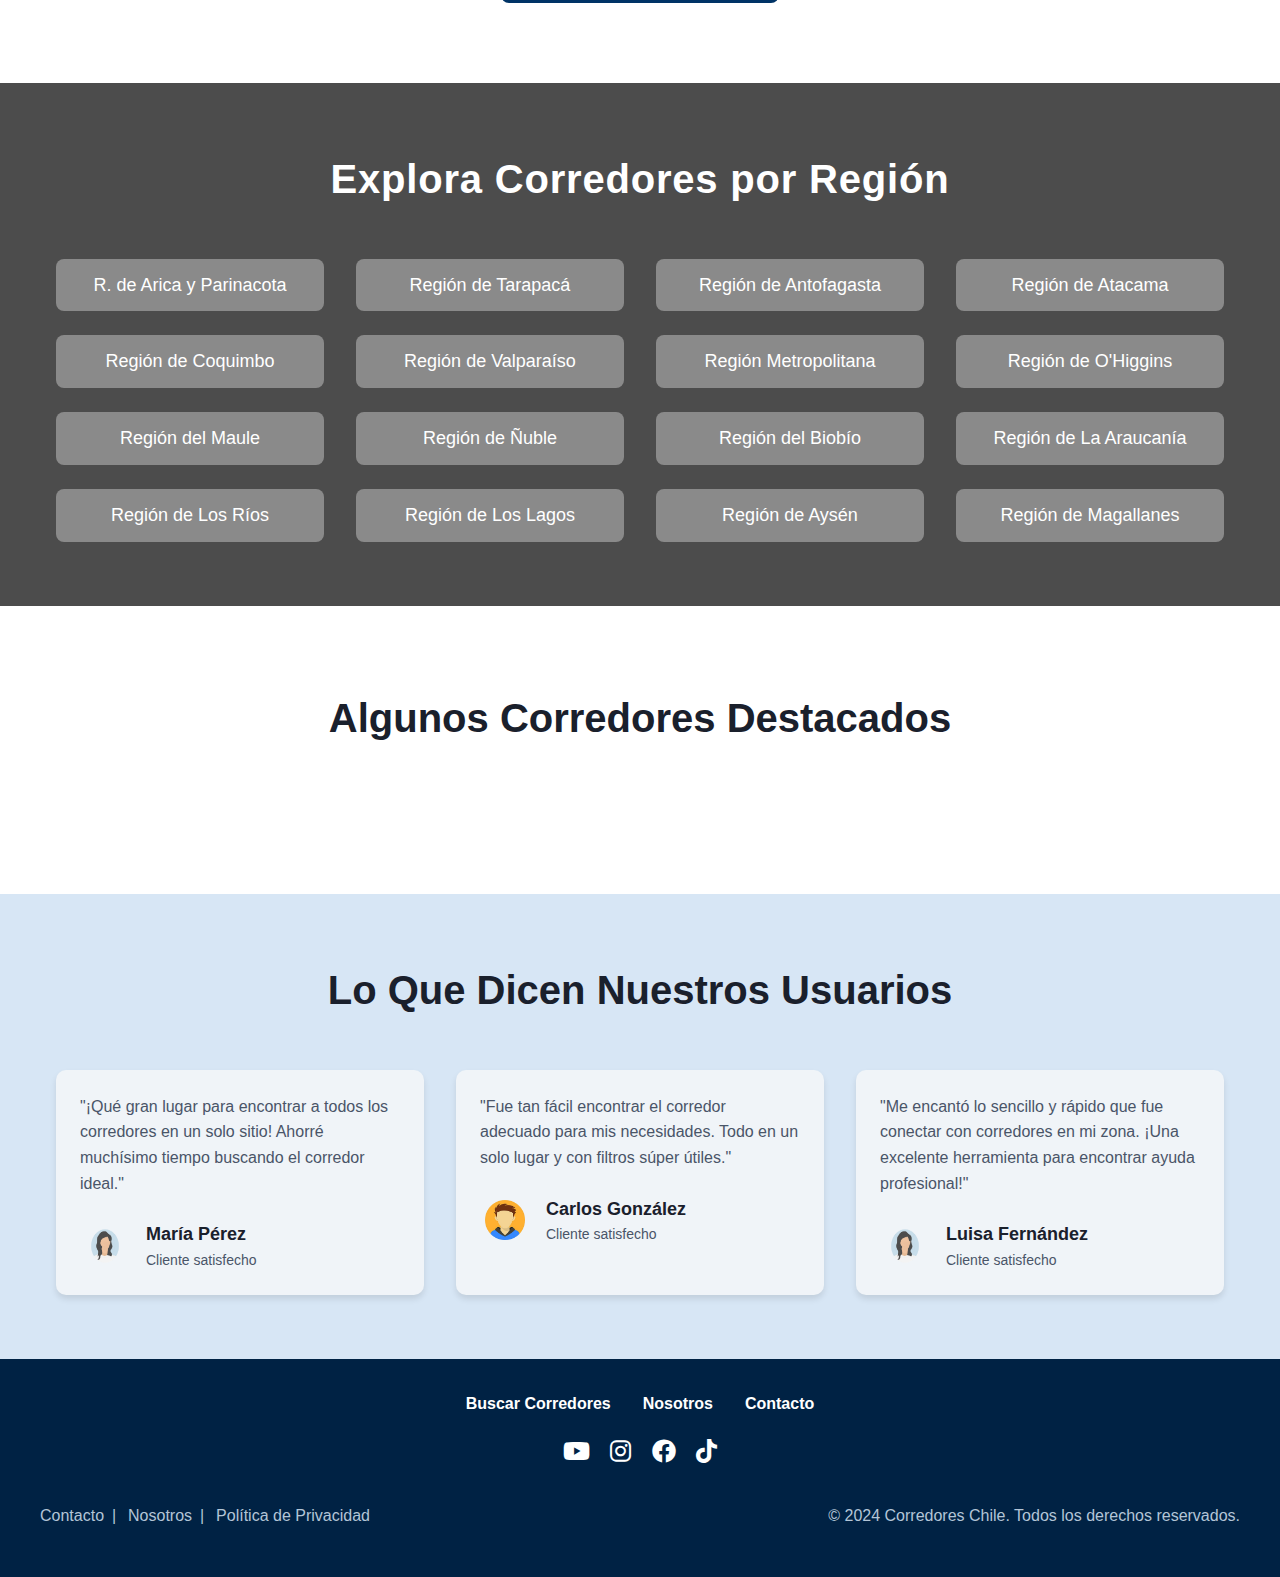
==== commit 4274ca5b: "Add files via upload" ====
--- a/index.html
+++ b/index.html
@@ -3,19 +3,32 @@
 <head>
     <meta charset="UTF-8">
     <meta name="viewport" content="width=device-width, initial-scale=1.0">
-    <meta name="description" content="Encuentra corredores de propiedades confiables en Chile para bienes raíces. Conectamos compradores y vendedores con corredores verificados en todas las regiones del país.">
+    <meta name="description" content="Encuentra corredores de propiedades confiables en Chile para bienes raíces. Conectamos compradores y vendedores con corredores verificados en todas las regiones del país. Estas insatifecho o descontento con tu corredor actual? Encuentra una nueva corredara de bienes raices aca.">
     <meta name="keywords" content="corredores de propiedades, bienes raíces, compra de propiedades en Chile, corredores en Chile, bienes raíces en Chile">
     <meta name="author" content="Corredores Chile">
     <title>Directorio de Corredores de Propiedades en Chile | Bienes Raíces Chile</title>
     <!-- Include Font Awesome for social media icons -->
     <link rel="stylesheet" href="https://cdnjs.cloudflare.com/ajax/libs/font-awesome/6.0.0-beta3/css/all.min.css">
     <link rel="stylesheet" href="mystyles.css">
+    <!-- Favicon links -->
+    <link rel="apple-touch-icon" sizes="180x180" href="images/favic/apple-touch-icon.png">
+    <link rel="icon" type="image/png" sizes="32x32" href="images/favic/favicon-32x32.png">
+    <link rel="icon" type="image/png" sizes="16x16" href="images/favic/favicon-16x16.png">
+    <link rel="manifest" href="images/favic/site.webmanifest">
+    <link rel="icon" type="image/x-icon" href="images/favic/favicon.ico">
+    <link rel="icon" type="image/png" sizes="192x192" href="images/favic/android-chrome-192x192.png">
+    <link rel="icon" type="image/png" sizes="512x512" href="images/favic/android-chrome-512x512.png">
 </head>
 <body>
     <!-- Header with Navigation -->
     <header>
         <div class="header-content">
-            <div class="logo">Corredores Chile</div>
+            <div class="logo">
+                <a>
+                    <img  href="/" src="images/logo.png" alt="Corredores Bienes Raices logo" class="logo-img">
+                    <span class="logo-text">Corredores Chile</span>
+                </a>
+            </div>
             <nav>
                 <ul class="nav-list">
                     <li><a href="#explorar-corredores">Explorar Corredores</a></li>
@@ -30,10 +43,10 @@
     </header>
 
         <!-- Hero Section -->
-    <section class="hero" style="background-image: url('images/herobg.jpg'); background-size: cover; background-position: center; background-blend-mode: overlay; background-color: rgba(255, 255, 255, 0.7);">
+    <section class="hero">
         <div class="hero-content">
             <h1>Encuentra al Corredor de Propiedades <br>Perfecto para Ti</h1>
-            <p class="subtitle">Tú eres el protagonista. Conectamos tus necesidades con corredores de confianza en todo Chile. Elige tu región y comienza la búsqueda de tu aliado ideal.</p>
+            <p class="subtitle">Tú eres el protagonista. Conectamos tus necesidades de bienes raices con corredores de confianza en todo Chile. Elige tu región y comienza la búsqueda de tu aliado ideal.</p>
             <div class="highlights">
                 <p>✓ Cobertura Nacional  ✓ Contacto Directo</p>
             </div>
@@ -111,12 +124,21 @@
     </div>
 </section>
 
-<!-- Featured Agents Section -->
 <section class="featured-agents">
     <div class="container">
-        <h2>Conoce a Nuestros Corredores Destacados</h2>
-        <p class="section-subtitle">Descubre a los mejores corredores, confiados por clientes como tú</p>
-        
+        <h2>Algunos Corredores Destacados</h2>
+        <div class="agents-grid">
+            <!-- Agent cards will be dynamically inserted here -->
+        </div>
+    </div>
+</section>
+
+
+<!-- Featured Agents Section
+<section class="featured-agents">
+    <div class="container">
+        <h2>Algunos Corredores Destacados</h2>
+              
         <div class="agents-grid">
             <div class="agent-card">
                 <div class="agent-image"></div>
@@ -143,7 +165,7 @@
             <a href="#" class="cta-button">Explora Todos los Corredores</a>
         </div>
     </div>
-</section>
+</section> -->
 
 <!-- Social Proof Section -->
 <section class="social-proof">
--- a/mystyles.css
+++ b/mystyles.css
@@ -65,10 +65,35 @@
     align-items: center;
 }
 
-.logo {
+/* .logo {
     font-size: 1.5rem;
     font-weight: 700;
     color: var(--color-text-white);
+}*/
+
+.logo {
+    display: flex;
+    align-items: center;
+}
+
+.logo-img {
+    width: 40px;
+    height: auto;
+    margin-inline-end: 10px;
+}
+
+.logo-text {
+    font-size: 1.5rem;
+    font-weight: bold;
+    color: #ffffff;
+    text-transform: uppercase;
+}
+
+.logo a {
+    display: flex;
+    align-items: center;
+    text-decoration: none;
+    color: inherit;
 }
 
 nav ul.nav-list {
@@ -157,7 +182,7 @@
     background-size: cover;
     background-position: center;
     background-blend-mode: overlay;
-    background-color: rgba(255, 255, 255, 0.2);
+    background-color: rgba(255, 255, 255, 0.8);
 }
 
 .hero-content {
@@ -496,10 +521,14 @@
 }
 
 .agent-image {
-    height: 200px;
-    background-color: var(--color-secondary);
-}
-
+    width: 100%;
+    height: 200px; /* Set the height of the image container */
+    background-size: cover;
+    background-position: center;
+    background-repeat: no-repeat;
+    border-radius: 8px; /* Optional: To round corners for a modern look */
+    overflow: hidden;
+}
 .agent-card h3 {
     padding: 1.5rem 1.5rem 0.5rem;
     font-size: 1.25rem;
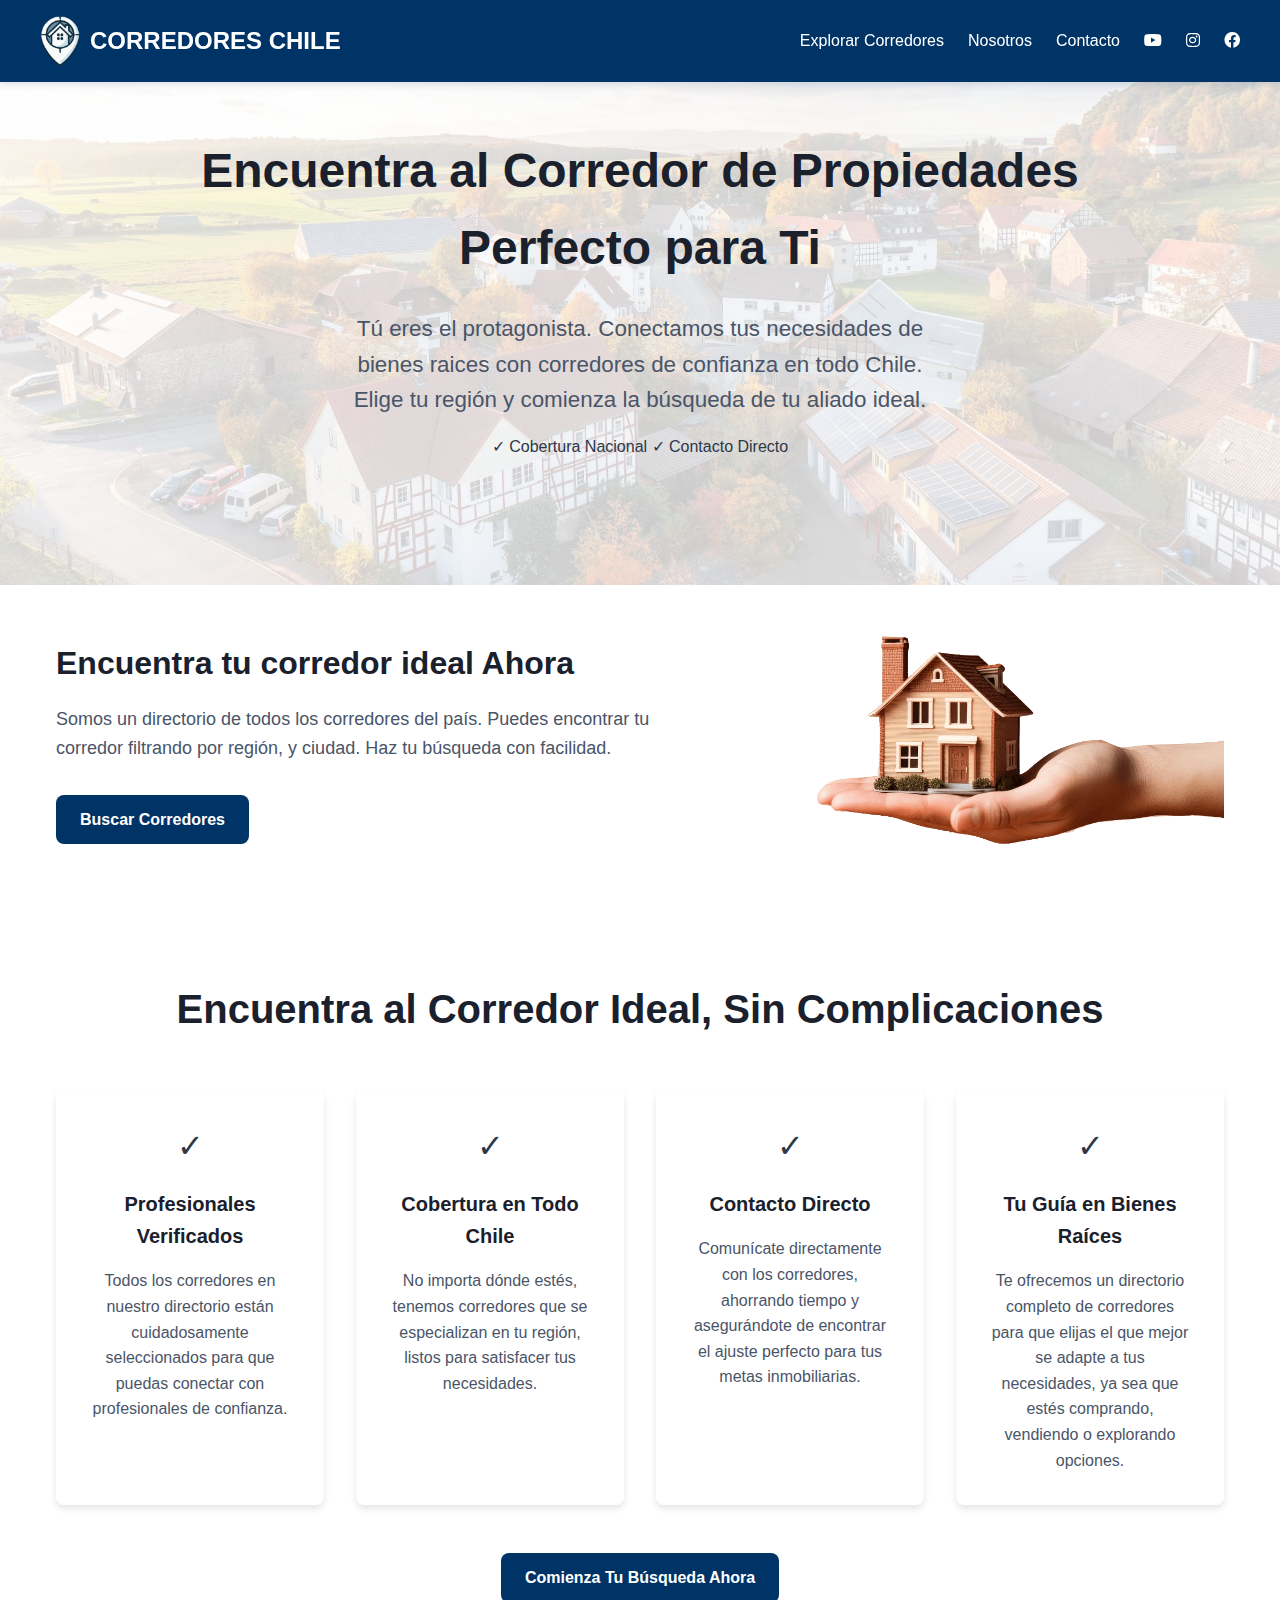
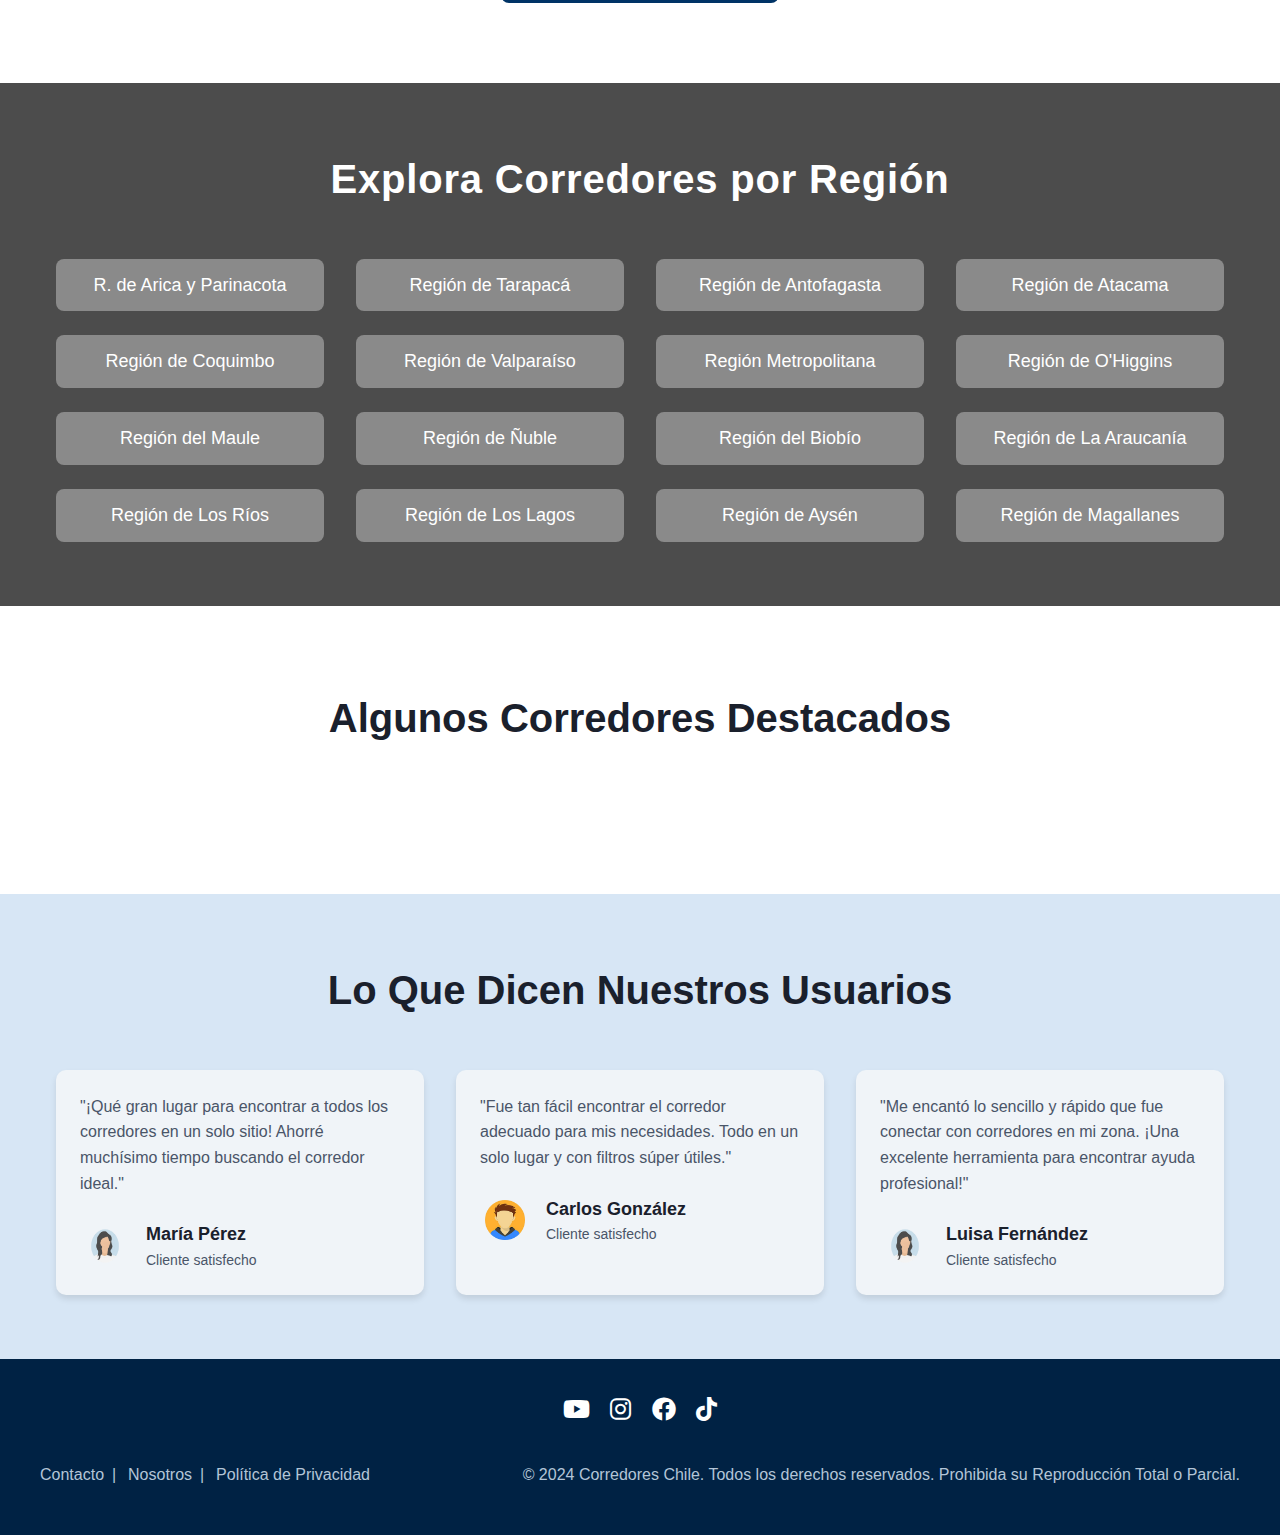
==== commit 82d37710: "Add files via upload" ====
--- a/index.html
+++ b/index.html
@@ -9,7 +9,7 @@
     <title>Directorio de Corredores de Propiedades en Chile | Bienes Raíces Chile</title>
     <!-- Include Font Awesome for social media icons -->
     <link rel="stylesheet" href="https://cdnjs.cloudflare.com/ajax/libs/font-awesome/6.0.0-beta3/css/all.min.css">
-    <link rel="stylesheet" href="mystyles.css">
+    <link rel="stylesheet" href="styles/mystyles.css">
     <!-- Favicon links -->
     <link rel="apple-touch-icon" sizes="180x180" href="images/favic/apple-touch-icon.png">
     <link rel="icon" type="image/png" sizes="32x32" href="images/favic/favicon-32x32.png">
@@ -100,7 +100,7 @@
     </section>
 
 <!-- Regions Section -->
-<section class="regions">
+<section id="explorar-corredores" class="regions">
     <div class="container">
         <h2>Explora Corredores por Región</h2>
         <ul class="region-list">
@@ -133,7 +133,6 @@
     </div>
 </section>
 
-
 <!-- Featured Agents Section
 <section class="featured-agents">
     <div class="container">
@@ -175,7 +174,7 @@
             <div class="review-card">
                 <p class="review-text">"¡Qué gran lugar para encontrar a todos los corredores en un solo sitio! Ahorré muchísimo tiempo buscando el corredor ideal."</p>
                 <div class="review-author">
-                    <img src="images/imgwoman.png" alt="User 1">
+                    <img src="../assets/images/imgwoman.png" alt="User 1">
                     <div class="author-info">
                         <h4>María Pérez</h4>
                         <p>Cliente satisfecho</p>
@@ -186,7 +185,7 @@
             <div class="review-card">
                 <p class="review-text">"Fue tan fácil encontrar el corredor adecuado para mis necesidades. Todo en un solo lugar y con filtros súper útiles."</p>
                 <div class="review-author">
-                    <img src="images/imgman.png" alt="User 2">
+                    <img src="../assets/images/imgman.png" alt="User 2">
                     <div class="author-info">
                         <h4>Carlos González</h4>
                         <p>Cliente satisfecho</p>
@@ -197,7 +196,7 @@
             <div class="review-card">
                 <p class="review-text">"Me encantó lo sencillo y rápido que fue conectar con corredores en mi zona. ¡Una excelente herramienta para encontrar ayuda profesional!"</p>
                 <div class="review-author">
-                    <img src="images/imgwoman.png" alt="User 3">
+                    <img src="../assets/images/imgwoman.png" alt="User 3">
                     <div class="author-info">
                         <h4>Luisa Fernández</h4>
                         <p>Cliente satisfecho</p>
@@ -213,12 +212,7 @@
     <!-- Footer -->
     <footer>
         <div class="footer-nav">
-            <ul>
-                <li><a href="#explorar-regiones">Buscar Corredores</a></li>
-                <li><a href="#nosotros">Nosotros</a></li>
-                <li><a href="#contacto">Contacto</a></li>
-            </ul>
-
+            
             <!-- Social Media Icons -->
             <div class="footer-socials">
                 <a href="https://youtube.com" target="_blank"><i class="fab fa-youtube"></i></a>
@@ -235,11 +229,11 @@
                 <li><a href="#nosotros">Nosotros</a></li>
                 <li><a href="/politica-privacidad/">Política de Privacidad</a></li>
             </ul>
-            <p>&copy; 2024 Corredores Chile. Todos los derechos reservados.</p>
+            <p>&copy; 2024 Corredores Chile. Todos los derechos reservados. Prohibida su Reproducción Total o Parcial.</p>
         </div>
        
     </footer>
 
-    <script src="customscript.js"></script>
+    <script src="../scripts/customscript.js"></script>
 </body>
 </html>
--- a/styles/mystyles.css
+++ b/styles/mystyles.css
@@ -0,0 +1,863 @@
+/* #### CSS VARIABLES (ROOT) #### */
+:root {
+    /* Brand Colors */
+    --color-primary: #003366;         /* Deep navy blue - main brand color */
+    --color-primary-dark: #002244;    /* Darker blue for hover states */
+    --color-primary-light: #004c99;   /* Lighter blue for accents */
+    --color-secondary: #f0f4f8;       /* Light blue-grey for sections */
+    
+    /* Text Colors */
+    --color-text: #2d3748;           /* Darker gray for main text */
+    --color-text-light: #4a5568;     /* Medium gray for secondary text */
+    --color-text-white: #ffffff;     /* White text */
+    --color-heading: #1a202c;        /* Nearly black for headings */
+    
+    /* Background Colors */
+    --color-background: #ffffff;
+    --color-footer: #002244;         /* Using primary-dark for footer */
+    --color-footer-text: #b3c5d7;    /* Lighter blue-grey for footer text */
+    --color-background-light: #d7e6f5;    /* alternate background for page sections */
+    
+   /* New Footer Legal Background Color */
+   --color-footer-legal-background: #1a1a1a; /* Adjust this to your desired background color */
+    
+
+    /* Shadows */
+    --shadow-header: 0 2px 8px rgba(0, 51, 102, 0.15);  /* Adjusted shadow with brand color */
+    --shadow-card: 0 4px 6px rgba(0, 0, 0, 0.1);
+}
+
+/* #### RESET AND BASE STYLES #### */
+* {
+    margin: 0;
+    padding: 0;
+    box-sizing: border-box;
+}
+
+body {
+    font-family: 'Montserrat', sans-serif;
+    line-height: 1.6;
+    color: var(--color-text);
+    background-color: var(--color-background);
+}
+
+.btngrl {
+    text-align: center;
+}
+
+
+/* #### HEADER STYLES #### */
+header {
+    background-color: var(--color-primary);
+    padding: 1rem;
+    box-shadow: var(--shadow-header);
+    position: fixed;
+    width: 100%;
+    z-index: 100;
+    top: 0;
+}
+
+.header-content {
+    max-width: 1200px;
+    margin: 0 auto;
+    display: flex;
+    justify-content: space-between;
+    align-items: center;
+}
+
+/* .logo {
+    font-size: 1.5rem;
+    font-weight: 700;
+    color: var(--color-text-white);
+}*/
+
+.logo {
+    display: flex;
+    align-items: center;
+}
+
+.logo-img {
+    width: 40px;
+    height: auto;
+    margin-inline-end: 10px;
+}
+
+.logo-text {
+    font-size: 1.5rem;
+    font-weight: bold;
+    color: #ffffff;
+    text-transform: uppercase;
+}
+
+.logo a {
+    display: flex;
+    align-items: center;
+    text-decoration: none;
+    color: inherit;
+}
+
+nav ul.nav-list {
+    list-style: none;
+    display: flex;
+    gap: 1.5rem;
+}
+
+nav ul.nav-list li a {
+    text-decoration: none;
+    color: var(--color-text-white);
+    font-weight: 500;
+    transition: opacity 0.2s ease;
+}
+
+nav ul.nav-list li a:hover {
+    opacity: 0.8;
+}
+
+.nav-toggle {
+    display: none;
+    font-size: 2rem;
+    color: var(--color-text-white);
+    cursor: pointer;
+}
+
+/* Media queries for header */
+@media (max-width: 768px) {
+    .nav-toggle {
+        display: block;
+    }
+
+    nav ul.nav-list {
+        flex-direction: column;
+        gap: 1rem;
+        background-color: var(--color-primary-dark);
+        position: absolute;
+        top: 60px;
+        left: 0;
+        width: 100%;
+        text-align: center;
+        padding: 1rem;
+        display: none;
+    }
+
+    nav ul.nav-list {
+        background-color: var(--color-primary);
+        box-shadow: 0 4px 6px rgba(0, 51, 102, 0.1);
+    }
+}
+
+/* #### NAVIGATION STYLES #### */
+nav ul.nav-list {
+    list-style: none;
+    display: flex;
+    gap: 1.5rem;
+}
+
+nav ul.nav-list li a {
+    text-decoration: none;
+    color: var(--color-text-white);
+    font-weight: 500;
+    transition: opacity 0.2s ease;
+}
+
+nav ul.nav-list li a:hover {
+    opacity: 0.8;
+}
+
+.nav-toggle {
+    display: none;
+    font-size: 2rem;
+    color: var(--color-text-white);
+    cursor: pointer;
+}
+
+/* #### HERO SECTION STYLES #### */
+.hero {
+    padding: 5.5rem 1rem;
+    background-color: var(--color-background);
+    min-height: 65vh;
+    display: flex;
+    align-items: center;
+    text-align: center;
+    background-image: url('../assets/images/herobg.jpg');
+    background-size: cover;
+    background-position: center;
+    background-blend-mode: overlay;
+    background-color: rgba(255, 255, 255, 0.8);
+}
+
+.hero-content {
+    max-width: 1200px;
+    margin: 0 auto;
+}
+
+h1 {
+    font-size: 3rem;
+    font-weight: 800;
+    color: var(--color-heading);
+    margin-bottom: 1.5rem;
+    margin-top: 1rem;
+}
+
+.subtitle {
+    font-size: 1.4rem;
+    color: var(--color-text-light);
+    margin-bottom: 1rem;
+    max-width: 600px;
+    margin-left: auto;
+    margin-right: auto;
+}
+
+.highlights p {
+    margin-bottom: 0.5rem;
+}
+
+/* Media queries for hero section */
+@media (max-width: 768px) {
+    h1 {
+        font-size: 2.5rem;
+    }
+
+    .highlights p {
+        font-size: 1rem;
+    }
+}
+
+/* #### BANNER SECTION STYLES #### */
+.banner {
+    padding: 2rem 0;
+    background-color: var(--color-background);
+}
+
+.banner-content {
+    display: flex;
+    justify-content: space-between;
+    align-items: center;
+    gap: 2rem;
+}
+
+.banner-text {
+    max-width: 600px;
+}
+
+.banner-text h2 {
+    font-size: 2rem;
+    color: var(--color-heading);
+    margin-bottom: 1rem;
+}
+
+.banner-text p {
+    font-size: 1.125rem;
+    color: var(--color-text-light);
+    margin-bottom: 2rem;
+}
+
+.banner-image {
+    display: flex;
+    justify-content: flex-end;
+    flex: 1;
+}
+
+.banner-image img {
+    max-width: 80%;
+    height: auto;
+    display: block;
+}
+
+/* Media queries for banner section */
+@media (max-width: 768px) {
+    .banner-content {
+        flex-direction: column;
+        text-align: center;
+    }
+
+    .banner-image {
+        justify-content: center;
+        margin-top: 1.5rem;
+    }
+
+    .banner-image img {
+        max-width: 60%;
+    }
+
+    .banner-text {
+        max-width: 100%;
+    }
+}
+
+/* #### CTA BUTTON STYLES #### */
+.cta-button {
+    background-color: var(--color-primary);
+    color: var(--color-text-white);
+    padding: 0.75rem 1.5rem;
+    border-radius: 8px;
+    font-weight: 600;
+    font-size: 1rem;
+    border: none;
+    cursor: pointer;
+    transition: background-color 0.2s ease;
+    text-decoration: none;
+    display: inline-block;
+}
+
+.cta-button:hover {
+    background-color: var(--color-primary-dark);
+    transform: translateY(-1px);
+    box-shadow: 0 4px 6px rgba(0, 51, 102, 0.1);
+}
+
+/* Media queries for CTA button */
+@media (max-width: 768px) {
+    .cta-button {
+        width: 100%;
+        margin-top: 1rem;
+    }
+}
+
+/* #### CONTAINER STYLES #### */
+.container {
+    max-width: 1200px;
+    margin: 0 auto;
+    padding: 0 1rem;
+}
+
+/* #### KEY POINTS SECTION STYLES #### */
+/* Section Container */
+.key-points {
+    padding: 5rem 0;
+    background-color: var(--color-background);
+}
+
+/* Section Header */
+.key-points h2 {
+    text-align: center;
+    margin-bottom: 3rem;
+    font-size: 2.5rem;
+    color: var(--color-heading);
+}
+
+/* Grid Layout */
+.key-points-grid {
+    display: grid;
+    grid-template-columns: repeat(auto-fit, minmax(250px, 1fr));
+    gap: 2rem;
+    margin-bottom: 3rem;
+}
+
+/* Key Point Cards */
+.key-point {
+    text-align: center;
+    padding: 2rem;
+    background-color: var(--color-background);
+    border-radius: 8px;
+    box-shadow: var(--shadow-card);
+    transition: transform 0.3s ease;
+}
+
+.key-point:hover {
+    transform: translateY(-5px);
+}
+
+.key-point-icon {
+    font-size: 2rem;
+    color: var(--color-accent);
+    margin-bottom: 1rem;
+}
+
+.key-point h3 {
+    font-size: 1.25rem;
+    color: var(--color-heading);
+    margin-bottom: 1rem;
+}
+
+.key-point p {
+    color: var(--color-text-light);
+    font-size: 1rem;
+}
+
+/* Media queries for key points section */
+@media (max-width: 768px) {
+    .key-points h2 {
+        font-size: 2rem;
+    }
+
+    .key-points-grid {
+        grid-template-columns: 1fr;
+    }
+
+    .key-point {
+        margin: 0 1rem;
+    }
+}
+
+/* #### REGIONS SECTION STYLES #### */
+.regions {
+    padding: 4rem 0;
+    background-image: url('../assets/images/keypoints.jpg');
+    background-size: cover;
+    background-attachment: fixed; /* This makes the image scroll with the page */
+    background-position: center;
+    position: relative; /* Required for overlay */
+    color: var(--color-text-white); /* Ensure text is white for contrast */
+}
+
+/* Darker Overlay for Better Text Readability */
+.regions::before {
+    content: "";
+    position: absolute;
+    top: 0;
+    left: 0;
+    width: 100%;
+    height: 100%;
+    background-color: rgba(0, 0, 0, 0.7); /* Increased darkness to improve readability */
+    z-index: 1; /* Place the overlay below the content */
+}
+
+/* Ensure content is above the overlay */
+.regions .container {
+    position: relative;
+    z-index: 2;
+}
+
+/* Header Styling */
+.regions h2 {
+    text-align: center;
+    font-size: 2.5rem;
+    color: var(--color-text-white); /* White text for contrast */
+    margin-bottom: 3rem;
+    letter-spacing: 0.05rem;
+}
+
+/* Create a three-column grid for the region list */
+.region-list {
+    display: grid;
+    grid-template-columns: repeat(4, 1fr); /* Three columns */
+    gap: 1.5rem 2rem; /* Row and column gaps */
+    list-style: none;
+    padding: 0;
+    max-width: 1200px;
+    margin: 0 auto;
+}
+
+/* Style each region item */
+.region-list li {
+    font-size: 1.125rem;
+    font-weight: 500;
+    text-align: center;
+}
+
+/* Style for region links */
+.region-list li a {
+    text-decoration: none;
+    color: var(--color-text-white); /* White text for better visibility */
+    padding: 0.75rem 1.5rem;
+    border-radius: 8px;
+    background-color: rgba(255, 255, 255, 0.35); /* Light transparent background for links */
+    transition: background-color 0.3s ease, color 0.3s ease, transform 0.2s ease;
+    display: block;
+}
+
+/* Hover effect */
+.region-list li a:hover {
+    background-color: rgba(255, 255, 255, 0.7); /* Slightly more visible on hover */
+    color: var(--color-primary-dark); /* Dark text color on hover */
+    transform: translateY(-3px); /* Lift the link slightly on hover */
+}
+
+/* Media queries for regions section */
+@media (max-width: 768px) {
+    .region-list {
+        grid-template-columns: repeat(2, 1fr);
+    }
+}
+
+@media (max-width: 480px) {
+    .region-list {
+        grid-template-columns: 1fr;
+    }
+}
+
+
+/* #### FEATURED AGENTS SECTION STYLES #### */
+/* Section Container */
+.featured-agents {
+    padding: 5rem 0;
+    background-color: var(--color-background);
+}
+
+/* Section Header */
+.featured-agents h2 {
+    text-align: center;
+    margin-bottom: 1rem;
+    font-size: 2.5rem;
+    color: var(--color-heading);
+}
+
+.section-subtitle {
+    text-align: center;
+    color: var(--color-text-light);
+    margin-bottom: 3rem;
+    font-size: 1.125rem;
+}
+
+/* Agents Grid */
+.agents-grid {
+    display: grid;
+    grid-template-columns: repeat(auto-fit, minmax(300px, 1fr));
+    gap: 2rem;
+    margin-bottom: 3rem;
+}
+
+/* Agent Cards */
+.agent-card {
+    background-color: var(--color-background);
+    border-radius: 8px;
+    box-shadow: var(--shadow-card);
+    overflow: hidden;
+    transition: transform 0.3s ease;
+}
+
+.agent-card:hover {
+    transform: translateY(-5px);
+}
+
+.agent-image {
+    width: 100%;
+    height: 200px; /* Set the height of the image container */
+    background-size: cover;
+    background-position: center;
+    background-repeat: no-repeat;
+    border-radius: 8px; /* Optional: To round corners for a modern look */
+    overflow: hidden;
+}
+.agent-card h3 {
+    padding: 1.5rem 1.5rem 0.5rem;
+    font-size: 1.25rem;
+    color: var(--color-heading);
+}
+
+.agent-card p {
+    padding: 0 1.5rem 1.5rem;
+    color: var(--color-text-light);
+}
+
+/* Agent CTA Button */
+.agent-cta {
+    display: inline-block;
+    padding: 0.5rem 1rem;
+    margin: 0 1.5rem 1.5rem;
+    background-color: var(--color-primary);
+    color: var(--color-text-white);
+    text-decoration: none;
+    border-radius: 4px;
+    transition: background-color 0.2s ease;
+}
+
+.agent-cta:hover {
+    background-color: var(--color-primary-dark);
+}
+
+/* Media queries for featured agents section */
+@media (max-width: 768px) {
+    .featured-agents h2 {
+        font-size: 2rem;
+    }
+
+    .agents-grid {
+        grid-template-columns: 1fr;
+    }
+
+    .agent-card {
+        margin: 0 1rem;
+    }
+}
+
+/* #### SOCIAL PROOF SECTION STYLES #### */
+.social-proof {
+    padding: 4rem 0;
+    background-color: var(--color-background-light);
+}
+
+.social-proof h2 {
+    text-align: center;
+    font-size: 2.5rem;
+    color: var(--color-heading);
+    margin-bottom: 3rem;
+}
+
+.reviews-grid {
+    display: grid;
+    grid-template-columns: repeat(3, 1fr);
+    gap: 2rem;
+    max-width: 1200px;
+    margin: 0 auto;
+}
+
+.review-card {
+    background-color: var(--color-secondary);
+    padding: 1.5rem;
+    border-radius: 10px;
+    box-shadow: var(--shadow-card);
+    transition: transform 0.3s ease;
+}
+
+.review-card:hover {
+    transform: translateY(-5px);
+}
+
+.review-text {
+    font-size: 1rem;
+    color: var(--color-text-light);
+    margin-bottom: 1.5rem;
+}
+
+.review-author {
+    display: flex;
+    align-items: center;
+}
+
+.review-author img {
+    border-radius: 50%;
+    width: 50px;
+    height: 50px;
+    margin-right: 1rem;
+}
+
+.author-info h4 {
+    font-size: 1.125rem;
+    color: var(--color-heading);
+    margin: 0;
+}
+
+.author-info p {
+    font-size: 0.875rem;
+    color: var(--color-text-light);
+    margin: 0;
+}
+
+/* Statistics Section */
+.stats {
+    text-align: center;
+    margin-top: 3rem;
+}
+
+.stats h3 {
+    font-size: 1.75rem;
+    color: var(--color-heading);
+}
+
+/* Responsive Adjustments */
+@media (max-width: 768px) {
+    .reviews-grid {
+        grid-template-columns: repeat(2, 1fr); /* Adjust to 2 columns */
+    }
+}
+
+@media (max-width: 480px) {
+    .reviews-grid {
+        grid-template-columns: 1fr; /* Adjust to 1 column */
+    }
+}
+
+
+/* #### FOOTER STYLES #### */
+footer {
+    background-color: var(--color-footer);
+    padding: 2rem 1rem;
+    color: var(--color-text-white);
+    text-align: center;
+}
+
+.footer-nav ul {
+    list-style: none;
+    display: flex;
+    justify-content: center;
+    gap: 2rem;
+    margin-bottom: 1rem;
+}
+
+.footer-nav ul li a {
+    color: var(--color-text-white);
+    text-decoration: none;
+    font-weight: 600;
+    transition: opacity 0.2s ease;
+}
+
+.footer-nav ul li a:hover {
+    opacity: 0.8;
+}
+
+/* #### FOOTER SOCIAL MEDIA STYLES #### */
+.footer-socials {
+    margin-bottom: 1rem;
+}
+
+.footer-socials a {
+    margin: 0 0.5rem;
+    display: inline-block;
+    font-size: 1.5rem;
+    color: var(--color-text-white);
+    transition: color 0.2s ease;
+}
+
+.footer-socials a:hover {
+    color: var(--color-primary-light);
+    transform: translateY(-2px);
+}
+
+/* #### FOOTER LEGAL STYLES #### */
+/* Footer legal section with Flexbox */
+.footer-legal {
+    display: flex;
+    justify-content: space-between;
+    align-items: center;
+    padding: 1rem 0;
+    flex-wrap: wrap;
+    max-width: 1200px;
+    margin: 0 auto;
+    width: 100%;
+}
+
+.footer-legal ul {
+    list-style: none;
+    display: flex;
+    gap: 1.5rem;
+}
+
+.footer-legal ul li {
+    position: relative;
+}
+
+.footer-legal ul li:not(:last-child)::after {
+    content: " | ";
+    position: absolute;
+    right: -0.75rem; /* Adjust spacing between the link and the separator */
+    color: var(--color-footer-text);
+}
+
+.footer-legal ul li a {
+    color: var(--color-footer-text);
+    text-decoration: none;
+    transition: color 0.2s ease;
+}
+
+.footer-legal ul li a:hover {
+    color: var(--color-text-white);
+}
+
+.footer-legal p {
+    color: var(--color-footer-text);
+    margin: 0;
+}
+
+/* Mobile version adjustments */
+@media (max-width: 768px) {
+    .footer-legal {
+        justify-content: center; /* Center the content */
+        text-align: center;      /* Center the text */
+    }
+
+    .footer-legal ul {
+        flex-direction: row;
+        flex-wrap: wrap;
+        justify-content: center; /* Center the links */
+        gap: 0.5rem;             /* Reduce gap between links */
+    }
+
+    .footer-legal ul li:not(:last-child)::after {
+        right: -0.35rem; /* Adjust spacing for the separator on mobile */
+    }
+
+    .footer-legal p {
+        margin-top: 1rem; /* Add some margin above the copyright text */
+    }
+}
+
+
+/* #### PAGINATION FOR LISTINGS PAGES ##### */
+.pagination {
+    display: flex;
+    justify-content: center;
+    align-items: center;
+    margin-top: 20px;
+    font-size: 16px;
+    color: #91b4d2; /* Adjust color to match your theme */
+}
+
+.pagination button {
+    padding: 8px 12px;
+    margin: 0 5px;
+    font-size: 14px;
+    background-color: #e0e0e0; /* Light background for inactive buttons */
+    border: 1px solid #ccc;
+    border-radius: 4px;
+    cursor: pointer;
+    transition: background-color 0.3s ease;
+}
+
+.pagination button:hover {
+    background-color: #d0d0d0; /* Slightly darker on hover */
+}
+
+.pagination button:disabled {
+    background-color: #f0f0f0;
+    color: #999;
+    cursor: not-allowed;
+}
+
+.pagination span {
+    font-weight: bold;
+    color: #666; /* Adjust color to fit your theme */
+    margin: 0 10px;
+}
+
+
+/* #### RESPONSIVE STYLES #### */
+@media (max-width: 768px) {
+    /* Header & Navigation */
+    .nav-toggle {
+        display: block;
+    }
+
+    nav ul.nav-list {
+        flex-direction: column;
+        gap: 1rem;
+        background-color: var(--color-primary-dark);
+        position: absolute;
+        top: 60px;
+        left: 0;
+        width: 100%;
+        text-align: center;
+        padding: 1rem;
+        display: none;
+    }
+
+    nav ul.nav-list {
+        background-color: var(--color-primary);
+        box-shadow: 0 4px 6px rgba(0, 51, 102, 0.1);
+    }
+
+   /* CTA Button */
+    .cta-button {
+        width: 100%;
+        margin-top: 1rem;
+    }
+
+    /* Section Headers */
+    .key-points h2,
+    .featured-agents h2 {
+        font-size: 2rem;
+    }
+
+    /* Grid Layouts */
+    .key-points-grid,
+    .agents-grid {
+        grid-template-columns: 1fr;
+    }
+
+    /* Cards */
+    .key-point,
+    .agent-card {
+        margin: 0 1rem;
+    }
+}
+
